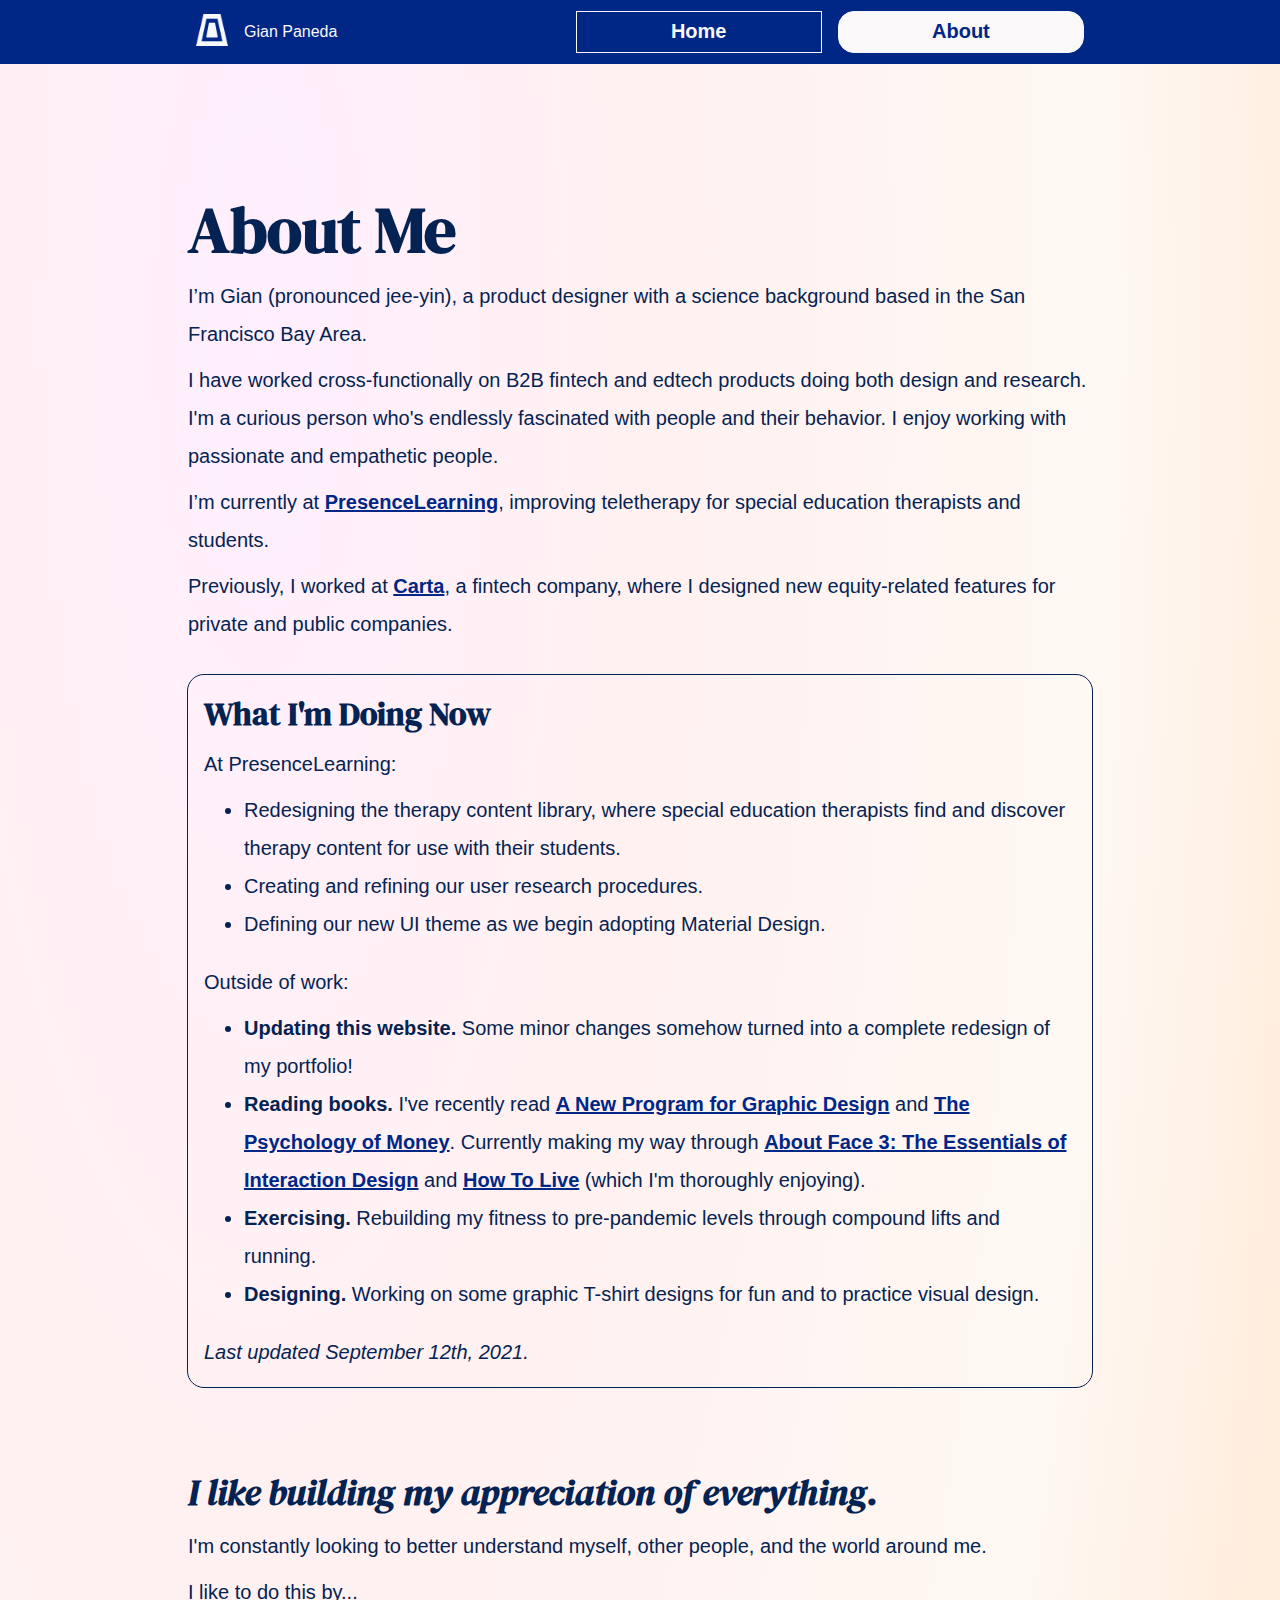
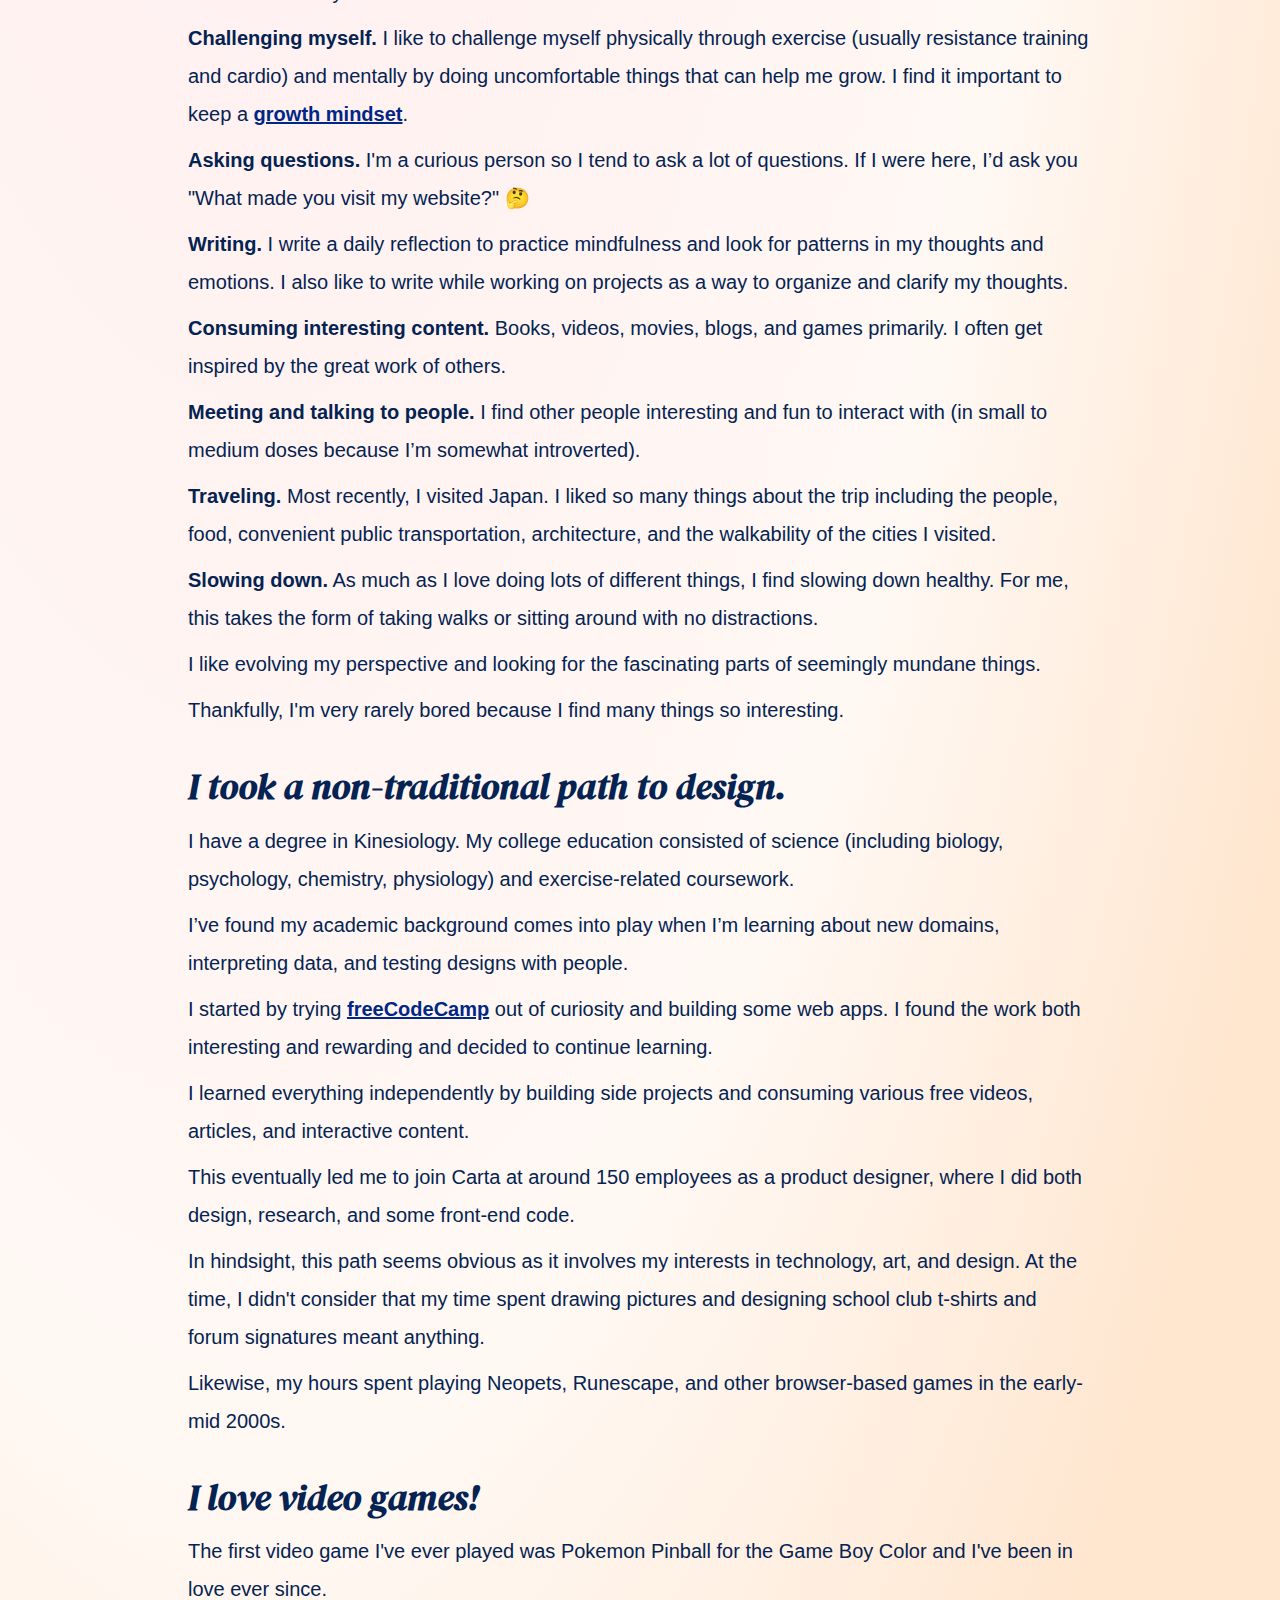
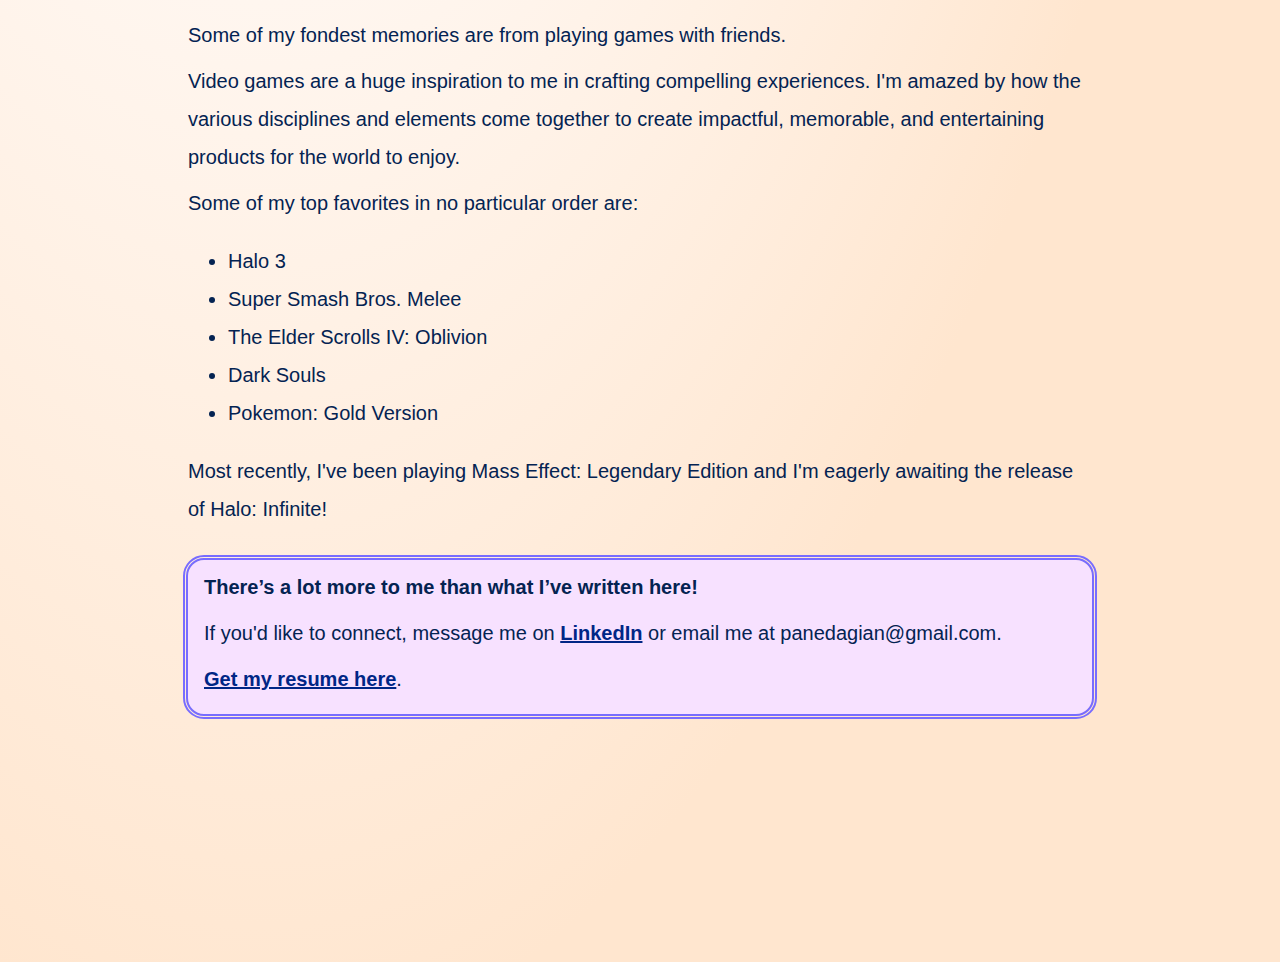
==== about.html @ 3e0ce7f5 "Merge pull request #64 from gianpaneda/gp-redesign" ====
<!DOCTYPE html>
<html lang="en">

<head>
	<meta charset="utf-8">
	<title>Gian Paneda | Product Designer</title>
	<link rel="stylesheet" href="css/styles.css">
<!-- 	<link rel="shortcut icon" href="/favicon.ico" type="image/x-icon"> -->
	<link rel="icon" href="favicon.ico?" type="image/x-icon">
	<meta name="viewport" content="width=device-width,initial-scale=1">
</head>
<body id="background-about">
	<div class="navigation-span">	
		<div class="navigation-span">	
			<nav id="navigation" class="flex-container-align-center font-sans">
				<div id="logo-and-name">	
					<a href="index.html"><img id="logo" src="img/newlogo.png"></a>
					<p class="font-light">Gian Paneda</p>
				</div>
			  	<ul class="navigation-links flex-container-align-center flex-justify-right">
				  	<li><a class="navigation-link" href="index.html">Home</a></li>
				    <li class="navigation-current-page"><a class="navigation-link" href="about.html">About</a></li>
			  	</ul>
			</nav>
			<nav id="navigation-small" class="flex-container-align-center font-sans">
				<div id="logo-and-name">	
					<a href="index.html"><img id="logo" src="img/newlogo.png"></a>
				</div>
			  	<ul class="navigation-links flex-container-align-center flex-justify-right">
				  	<li><a class="navigation-link" href="index.html">Home</a></li>
				    <li class="navigation-current-page"><a class="navigation-link" href="about.html">About</a></li>
			  	</ul>
			</nav>
		</div>
	</div>
	<div class="page-content">
		<div id="header-section">
			<h1>About Me</h1>
			<div class="large-margin-bottom">
				<p>
					I’m Gian (pronounced jee-yin), a product designer with a science background based in the San Francisco Bay Area.
				</p>
				<p>
					I have worked cross-functionally on B2B fintech and edtech products doing both design and research. I'm a curious person who's endlessly fascinated with people and their behavior. I enjoy working with passionate and empathetic people.
				<p>
					I’m currently at <a href="https://www.presencelearning.com/" target="_blank">PresenceLearning</a>, improving teletherapy for special education therapists and students.
				</p>
				<p>	
					Previously, I worked at <a href="https://carta.com/" target="_blank">Carta</a>, a fintech company, where I designed new equity-related features for private and public companies.
				</p>
			</div>
			<div id="now">
				<h4 class="font-serif small-margin-bottom">What I'm Doing Now</h4>
				<div>
					<p class="small-margin-bottom">At PresenceLearning:</p>
					<ul class="no-margin-top">
						<li>Redesigning the therapy content library, where special education therapists find and discover therapy content for use with their students.</li>
						<li>Creating and refining our user research procedures.</li>
						<li>Defining our new UI theme as we begin adopting Material Design.</li>
					</ul>
				</div>
				<div>
					<p class="small-margin-bottom">Outside of work:</p>
					<ul class="no-margin-top">
						<li><b>Updating this website.</b> Some minor changes somehow turned into a complete redesign of my portfolio!</li>
						<li><b>Reading books.</b> I've recently read <a href="https://www.goodreads.com/book/show/51572616-a-new-program-for-graphic-design?ac=1&from_search=true&qid=X3jNUzkfE7&rank=1">A New Program for Graphic Design</a> and <a href="	">The Psychology of Money</a>. Currently making my way through <a href="https://www.goodreads.com/book/show/289062.About_Face_3?ac=1&from_search=true&qid=zBW2VGcIt0&rank=2">About Face 3: The Essentials of Interaction Design</a> and <a href="https://www.goodreads.com/book/show/58188742-how-to-live?from_search=true&from_srp=true&qid=CbaohhIMmb&rank=6">How To Live</a> (which I'm thoroughly enjoying).</li>
						<li><b>Exercising.</b> Rebuilding my fitness to pre-pandemic levels through compound lifts and running.</li>
						<li><b>Designing.</b> Working on some graphic T-shirt designs for fun and to practice visual design. </li>
					</ul>
				</div>
				<p><em>Last updated September 12th, 2021.</em></p>
			</div>

		</div>
		<h3><em>I like building my appreciation of everything.</em></h3>
		<p>	
			I'm constantly looking to better understand myself, other people, and the world around me. 
		</p>
		<p>
			I like to do this by...	
		</p>
		<p>
			<b>Challenging myself.</b> I like to challenge myself physically through exercise (usually resistance training and cardio) and mentally by doing uncomfortable things that can help me grow. I find it important to keep a <a href="https://en.wikipedia.org/wiki/Mindset#Fixed_and_growth_mindset">growth mindset</a>.
		</p>
		<p>
			<b>Asking questions.</b> I'm a curious person so I tend to ask a lot of questions. If I were here, I’d ask you "What made you visit my website?" 🤔
		</p>
		<p>
			<b>Writing.</b> I write a daily reflection to practice mindfulness and look for patterns in my thoughts and emotions. I also like to write while working on projects as a way to organize and clarify my thoughts.</p>
		<p>
			<b>Consuming interesting content.</b> Books, videos, movies, blogs, and games primarily. I often get inspired by the great work of others.
		</p>
		<p>
			<b>Meeting and talking to people.</b> I find other people interesting and fun to interact with (in small to medium doses because I’m somewhat introverted).
		</p>
		<p>
			<b>Traveling.</b> Most recently, I visited Japan. I liked so many things about the trip including the people, food, convenient public transportation, architecture, and the walkability of the cities I visited.
		</p>
		<p>
			<b>Slowing down.</b> As much as I love doing lots of different things, I find slowing down  healthy. For me, this takes the form of taking walks or sitting around with no distractions.
		</p>
		<p>	
			I like evolving my perspective and looking for the fascinating parts of seemingly mundane things.
		</p>
		<p class="large-margin-bottom">
			Thankfully, I'm very rarely bored because I find many things so interesting.	
		</p>

		<h3><em>I took a non-traditional path to design.</em></h3>

		<p>I have a degree in Kinesiology. My college education consisted of science (including biology, psychology, chemistry, physiology) and exercise-related coursework.</p>
		<p>I’ve found my academic background comes into play when I’m learning about new domains, interpreting data, and testing designs with people.</p>
		<p>I started by trying <a href="https://www.freecodecamp.org/">freeCodeCamp</a> out of curiosity and building some web apps. I found the work both interesting and rewarding and decided to continue learning.</p> 
		<p>I learned everything independently by building side projects and consuming various free videos, articles, and interactive content.</p>
		<p>This eventually led me to join Carta at around 150 employees as a product designer, where I did both design, research, and some front-end code.
		</p>
		<p>In hindsight, this path seems obvious as it involves my interests in technology, art, and design.  At the time, I didn't consider that my time spent drawing pictures and designing school club t-shirts and forum signatures meant anything.
		</p>
		<p class="large-margin-bottom">Likewise, my hours spent playing Neopets, Runescape, and other browser-based games in the early-mid 2000s.</p>

		<h3><em>I love video games!</em></h3>
		<p>The first video game I've ever played was Pokemon Pinball for the Game Boy Color and I've been in love ever since. </p>
		<p>Some of my fondest memories are from playing games with friends. </p>
		<p>Video games are a huge inspiration to me in crafting compelling experiences. I'm amazed by how the various disciplines and elements come together to create impactful, memorable, and entertaining products for the world to enjoy.</p>
		<p>
			Some of my top favorites in no particular order are:</p>
			<ul>
				<li>Halo 3</li>
				<li>Super Smash Bros. Melee</li>
				<li>The Elder Scrolls IV: Oblivion</li>
				<li>Dark Souls</li>
				<li>Pokemon: Gold Version</li>
			</ul>
		
		<p class="large-margin-bottom">Most recently, I've been playing Mass Effect: Legendary Edition and I'm eagerly awaiting the release of Halo: Infinite!</p>
		<div class="attention-callout xlarge-margin-bottom">
			<p><b>There’s a lot more to me than what I’ve written here!</b></p>
			<p>
				If you'd like to connect, message me on <a href="https://www.linkedin.com/in/gianpaneda/" target="_blank">LinkedIn</a> or email me at panedagian@gmail.com. 
			</p>
			<p>	
				<a href="https://docs.google.com/document/d/1zE9jwqzhyu-PIvRkU4uxCExN5Jv-vr0GJGPdGCpW7mI/edit?usp=sharing" target="_blank">Get my resume here</a>.
			</p>
		</div>
	</div>
</body>

</html>
---- css/styles.css ----
/*@import url('https://fonts.googleapis.com/css2?family=DM+Serif+Display:ital@0;1&family=Karla:wght@400;800&display=swap');*/
@import url("https://fonts.googleapis.com/css2?family=DM+Serif+Display:ital@0;1&Inter:wght@400;800&display=swap");
/*$link-color: #0032AF;*/
/*$visited-link-color: #8216A8;*/
/*$body-font-family: "Karla", Arial, serif;*/
html {
  margin: 0;
  padding: 0; }

body {
  margin: 0;
  padding: 0;
  background-image: radial-gradient(81.29% 81.29% at 20.45% 7.85%, #F7E1FF 0%, #EDF4FF 41.67%, #FFEAE6 74.48%, #FFE1E8 100%); }

#background-about {
  background: radial-gradient(94.45% 94.45% at 20.45% 7.85%, #FDE1FE 0%, #FFEFFF 0.01%, #FFF1F1 31.25%, #FFF8F3 69.79%, #FFE6CF 100%); }

#now {
  /*background-color: white;*/
  border-radius: 16px;
  outline: 1px solid #042352;
  padding: 16px 16px 8px 16px; }
  #now h4 {
    margin-top: 0;
    margin-bottom: 8px; }

.transition, button, .project-card, .project-card img, .primary-button {
  transition: all 0.2s ease; }

button {
  border-style: none;
  cursor: pointer; }
  button:hover {
    border-radius: 8px; }

#navigation-small {
  display: none; }

@media screen and (max-width: 420px) {
  h1 {
    font-size: 36px !important;
    font-weight: 400; }

  h2 {
    font-size: 32px !important; }

  h3 {
    font-size: 28px !important; }

  h4 {
    font-size: 24px !important; } }
@media screen and (max-width: 400px) {
  body, .page-content, .max-width-640, .project-page-content, .image-grid, .project-page-content {
    font-size: 16px !important; }

  #navigation {
    display: none; }

  #navigation-small {
    display: contents; }

  .callout-metrics {
    font-size: 16px !important;
    /*font-style: italic;*/
    margin-bottom: 12px; }

  .callout {
    font-size: 16px !important; } }
.page-content, .max-width-640, .project-page-content, .image-grid {
  font-family: "Inter", Arial, serif;
  font-size: 20px;
  color: #042352;
  margin: 160px auto;
  padding: 24px;
  line-height: 1.9;
  max-width: 904px; }

.max-width-640 {
  max-width: 640px !important;
  margin-top: 0px; }

.project-page-content {
  max-width: 1200px; }

.flex-container-align-center {
  display: flex;
  align-items: center; }

.flex-container-align-left {
  display: flex;
  align-items: left; }

.flex-justify-right {
  justify-content: right; }

.font-sans {
  font-family: "Inter", Arial, serif; }

.font-serif {
  font-family: "DM Serif Display", Georgia, sans-serif; }

.font-light {
  color: #FAF8F8; }

.navigation-span {
  display: flex;
  justify-content: center;
  background: #002686;
  top: 0;
  height: 64px;
  width: 100%;
  padding: 0;
  margin: 0;
  z-index: 2;
  position: fixed; }

#navigation {
  /*max-width: 904px;*/
  background: #002686;
  position: fixed;
  top: 0;
  height: 64px;
  width: 90%;
  max-width: 920px;
  padding: 0;
  margin: 0;
  z-index: 2; }

.navigation-links {
  margin: 0;
  padding: 8px;
  width: 100%; }
  .navigation-links li {
    display: inline-block;
    list-style-type: none;
    text-align: center;
    align-items: middle;
    padding: 0px;
    margin: 8px;
    height: 40px;
    width: 33%;
    max-width: 304px;
    border: 1px solid #FAF8F8;
    transition: all 0.2s ease;
    min-width: 80px; }
  .navigation-links li:hover {
    border-radius: 8px; }
  .navigation-links a:link {
    font-size: 20px;
    text-decoration: none;
    color: #FAF8F8;
    display: inline-block;
    padding: 8px 0px 8px 0px;
    width: 100%; }
  .navigation-links a:visited {
    color: #FAF8F8; }
  .navigation-links a:active {
    border-radius: 16px; }

.navigation-current-page {
  margin: 0;
  padding: 8px;
  width: 100%;
  background-color: #FAF8F8;
  border-radius: 16px;
  text-decoration: underline;
  width: 100%; }
  .navigation-current-page li {
    display: inline-block;
    list-style-type: none;
    text-align: center;
    align-items: middle;
    padding: 0px;
    margin: 8px;
    height: 40px;
    width: 33%;
    max-width: 304px;
    border: 1px solid #FAF8F8;
    transition: all 0.2s ease;
    min-width: 80px; }
  .navigation-current-page a:link {
    color: #002686; }
  .navigation-current-page a:visited {
    color: #002686; }
  .navigation-current-page a:hover {
    border-radius: 16px !important; }
  .navigation-current-page li:hover {
    border-radius: 16px !important; }

.navigation-link {
  /*width: 33%;*/
  /*margin: 8px;*/
  /*padding: 16px;*/ }

.project-cards {
  gap: 32px; }

.project-card {
  position: relative;
  background-color: #FAF8F8;
  box-shadow: 0 3px 6px rgba(0, 0, 0, 0.16), 0 3px 6px rgba(0, 0, 0, 0.23);
  margin: 8px 8px 32px 8px;
  padding: 24px; }
  .project-card img {
    margin-bottom: 8px;
    max-width: 800px;
    width: 100%; }
  .project-card p {
    padding: 0; }
  .project-card:hover {
    border-radius: 8px;
    /*box-shadow: 1px 2px 32px 4px rgba(203,0,199,0.75);
    -webkit-box-shadow: 1px 2px 32px 4px rgba(203,0,199,0.75);
    -moz-box-shadow: 1px 2px 32px 4px rgba(203,0,199,0.75);*/
    box-shadow: 0px 4px 4px rgba(19, 99, 157, 0.25), 0px 2px 1px rgba(43, 204, 255, 0.12), 0px 1px 1px rgba(0, 255, 163, 0.14), 0px 1px 35px rgba(60, 255, 185, 0.64); }
    .project-card:hover .primary-button, .project-card:hover img {
      border-radius: 8px; }

.hover-glow {
  box-shadow: 0px 4px 4px rgba(60, 255, 185, 0.25), 0px 2px 1px rgba(60, 255, 185, 0.12), 0px 1px 1px rgba(60, 255, 185, 0.14), 0px 1px 35px rgba(60, 255, 185, 0.64); }

.project-description {
  margin-bottom: 16px; }

.primary-button {
  display: block;
  font-family: "Inter", Arial, serif;
  font-size: 20px;
  text-decoration: none;
  color: #FAF8F8 !important;
  background: radial-gradient(73.26% 104.41% at 50% 50%, #2D4C9A 7.81%, #294A68 45.31%, #042352 100%, #1342B9 100%);
  padding: 16px;
  width: max-content; }
  .primary-button:hover {
    border-radius: 8px; }

/*
#navigation {
	background-color: #002686;
	display: flex;
	justify-content: space-between;
	align-items: center;
	a {
		color: $primary-on-dark;
	}
}

.navigation-links {
	a {
		margin-left: 10px;
		font-family: $body-font-family;
		border: solid 1px red;
		padding: 32px;
		width: 33%;
	}
}
*/
#my-work h2, #my-work h3 {
  max-width: 400px; }

.result-bullet {
  margin: -18px 0 0 0;
  padding: 0 0 0 44px;
  color: purple; }

.image-container, .image-container-two {
  display: flex;
  justify-content: center;
  margin-top: 30px;
  margin-bottom: 10px;
  /*	max-width: 770px;*/ }

.symbol {
  font-size: 36px; }

.center {
  display: flex;
  justify-content: center;
  width: 100%; }

.spacer {
  margin-top: 16px; }

.no-margin-top {
  margin-top: 0px; }

.spacer-right {
  margin-right: 32px; }

.small-margin-bottom {
  margin-bottom: 8px; }

.medium-margin-bottom {
  margin-bottom: 16px; }

.large-margin-bottom {
  margin-bottom: 32px !important; }

.xlarge-margin-bottom {
  margin-bottom: 64px !important; }

.xxlarge-margin-bottom {
  margin-bottom: 80px !important; }

.xlarge-margin-top {
  margin-top: 64px !important; }

.portrait {
  display: block;
  max-width: 434px;
  /*  max-height:100%;*/
  width: 100%;
  height: auto;
  margin-bottom: 18px; }

.image-grid {
  margin-top: 0px;
  display: flex;
  flex-direction: column;
  justify-content: center;
  max-width: 600px;
  margin-bottom: 0; }

.image-row {
  /*	flex-wrap: wrap;
  	display: flex;
  	flex-direction: column;
  	justify-content: space-evenly;*/
  /*margin-bottom: 160px;*/ }

.image {
  /*max-width: 600px;*/
  max-width: 100%;
  object-fit: contain;
  /*width: 100%;*/
  height: auto;
  margin-right: 0px;
  margin-bottom: 80px;
  /*@extend .drop-shadow;*/ }

.max-width-text {
  /*max-width: 434px;*/ }

.image-container-two {
  flex-direction: row; }
  .image-container-two img {
    transition: transform 0.2s ease; }
  .image-container-two img:hover {
    -webkit-transform: scale(2);
    /* or some other value */
    transform: scale(2); }

.test {
  background-color: green; }

.no-bullet {
  list-style-type: none !important;
  margin: 0;
  padding: 0; }

.red {
  color: red; }

.center {
  margin: 0 auto; }

.margin-bottom {
  margin-bottom: 18px; }

.flex-column {
  max-width: 800px;
  display: flex;
  flex-direction: column;
  justify-content: flex-start;
  margin: 0;
  /*gap: 32px;*/ }

.flex-row-max {
  width: 100%;
  /*flex-grow: 1;*/
  display: flex;
  /*flex-direction: row;*/
  /*flex-wrap: wrap;*/
  justify-content: flex-start; }

.flex-row {
  display: flex;
  flex-wrap: wrap;
  justify-content: flex-start; }

footer {
  padding: 90px 0 50px 0;
  text-align: center; }

.tag {
  color: #042352;
  font-size: 16px;
  padding: 4px;
  margin-left: 4px;
  margin-top: 0;
  border-style: solid;
  border-width: 1px;
  border-radius: 5px;
  white-space: nowrap; }

.tag {
  color: #042352;
  font-size: 16px;
  padding: 4px;
  margin-left: 4px;
  margin-top: 0;
  border-style: solid;
  border-width: 1px;
  border-radius: 5px;
  white-space: nowrap; }

.border {
  outline-style: dotted; }

.tag-group {
  margin-bottom: 20px; }

.project-section {
  /*position: relative;*/
  line-height: 1.8; }
  .project-section ul {
    list-style-position: none; }

.project {
  display: flex;
  justify-content: space-between;
  flex-shrink: 0;
  position: relative;
  padding-bottom: 40px;
  line-height: 1.4;
  transition: all 0.2s ease; }
  .project h3 {
    margin-top: 0; }
  .project:hover {
    color: #002686; }
    .project:hover img {
      outline: 2px solid #002686; }
    .project:hover .tag {
      color: #002686; }

.project-in-progress {
  display: flex;
  justify-content: space-between;
  flex-shrink: 0;
  position: relative;
  padding-bottom: 40px;
  line-height: 1.4;
  transition: all 0.2s ease; }
  .project-in-progress h3 {
    margin-top: 0; }

.project-description {
  margin-right: 30px; }

.project-image {
  width: 100%;
  min-width: 240px;
  margin-bottom: 14px;
  height: auto;
  /*	-webkit-box-shadow: 10px 10px 37px -14px rgba(255,33,33,0.75);
  	-moz-box-shadow: 10px 10px 37px -14px rgba(255,33,33,0.75);
  	box-shadow: 10px 10px 37px -14px rgba(255,33,33,0.75);*/
  /*	-webkit-box-shadow: 10px 13px 37px -10px rgba(255,33,33,0.75);
  	-moz-box-shadow: 10px 13px 37px -10px rgba(255,33,33,0.75);
  	box-shadow: 10px 13px 37px -10px rgba(255,33,33,0.75);*/ }

.drop-shadow, .project-image {
  box-shadow: 0 3px 6px rgba(0, 0, 0, 0.16), 0 3px 6px rgba(0, 0, 0, 0.23);
  -webkit-box-shadow: 0 3px 6px rgba(0, 0, 0, 0.16), 0 3px 6px rgba(0, 0, 0, 0.23);
  -moz-box-shadow: 0 3px 6px rgba(0, 0, 0, 0.16), 0 3px 6px rgba(0, 0, 0, 0.23); }

.project-image-no-shadow {
  width: 100%;
  min-width: 240px; }

.project-image-small {
  max-width: 340px;
  min-width: 340px;
  max-height: 255px;
  width: auto;
  height: auto;
  -webkit-box-shadow: 0px 10px 21px 0px rgba(13, 65, 89, 0.6);
  -moz-box-shadow: 0px 10px 21px 0px rgba(13, 65, 89, 0.6);
  box-shadow: 0px 10px 21px 0px rgba(13, 65, 89, 0.6); }

.project-image-two {
  min-width: 67.5%;
  margin: 5px;
  height: auto; }

.image-caption {
  margin: 14px auto 14px auto;
  max-width: 700px;
  text-align: center;
  font-style: italic; }

#logo {
  width: 32px;
  height: 32px;
  padding: 16px; }

#logo-and-name {
  display: flex;
  flex-direction: row;
  align-items: center; }
  #logo-and-name p {
    width: 100px;
    margin: 0; }

a {
  color: #002686;
  transition: all 0.2s ease; }
  a:visited {
    color: #002686; }
  a:hover {
    /*font-style: italic;*/ }

.margin-x-zero {
  margin-top: 0;
  margin-bottom: 0;
  padding: 0; }

h1, h2, h3 {
  font-family: "DM Serif Display", Georgia, sans-serif;
  /*width: 700px;*/
  line-height: 1.45; }

h1 {
  margin-bottom: 8px;
  margin: 0; }

h2 {
  font-size: 48px;
  margin-bottom: 0px;
  padding-bottom: 0px; }

h3 {
  font-size: 36px;
  margin-top: 5px;
  margin-bottom: 8px; }

h4 {
  line-height: 1.45;
  font-weight: bold;
  font-size: 32px;
  margin-top: 8px;
  margin-bottom: 0px; }

p {
  margin-top: 0;
  margin-bottom: 8px; }

.bullet-list {
  margin-top: 0; }

#header-section {
  margin-bottom: 80px; }
  #header-section h1 {
    font-size: 64px; }
  #header-section p {
    margin-bottom: 8px; }
  #header-section .primary-button {
    margin-top: 16px; }

.subheader {
  font-size: 24px; }

.overview {
  display: flex;
  align-items: center;
  justify-content: space-between;
  /*background-color: yellow;*/
  /*background: rgb(249,255,250);
  background: linear-gradient(180deg, rgba(249,255,250,1) 35%, rgba(34,255,175,0) 100%);*/
  margin: 0 auto;
  /*padding: 0 10px 0 10px;*/
  padding-bottom: 20px;
  width: 100%; }

.overview-pair {
  display: flex;
  flex-direction: row;
  text-align: left; }

.overview-text-left {
  padding: 10px 20px 0px 0px;
  min-width: 240px;
  font-weight: bold; }

.overview-text-right {
  padding: 10px 0px 5px 10px;
  /*padding: 10px 20px 5px 10px;*/
  min-width: 280px; }

.callout {
  font-size: 24px;
  font-style: italic;
  margin-bottom: 12px; }

.attention-callout {
  background-color: #F7E1FF;
  border-radius: 16px;
  outline: thick double #786CFF;
  padding-left: 16px;
  padding-right: 16px;
  padding-top: 8px;
  padding-bottom: 8px; }

.callout-metrics {
  font-size: 24px;
  font-style: italic;
  margin-bottom: 12px; }

.indent {
  margin-left: 18px; }

.remove-indent {
  padding-left: 16px; }

.top-margin {
  margin: 80px 0; }

a {
  font-weight: bold; }

.section {
  margin-bottom: 80px;
  min-width: 100%;
  /*	margin: 0 auto;
  	display: flex;
  	flex-direction: column;*/
  display: flex;
  flex-direction: column;
  align-items: center;
  justify-content: center;
  text-align: left; }

.section-text {
  max-width: 700px;
  width: 100%;
  display: flex;
  flex-direction: column;
  align-items: flex-start; }

.section-link-footer {
  width: 100%;
  margin: 0 auto;
  display: flex;
  flex-direction: row-reverse;
  justify-content: space-between;
  margin-top: 56px; }
  .section-link-footer p {
    margin: 0; }
  .section-link-footer a {
    max-width: 100px; }

.footer-link-right {
  text-align: right;
  /*max-width: 320px;*/ }

.footer-link-left {
  text-align: left;
  /*max-width: 320px;*/ }

.link-span {
  position: absolute;
  width: 100%;
  height: 100%;
  top: 0;
  left: 0;
  z-index: 1; }

/*# sourceMappingURL=styles.css.map */
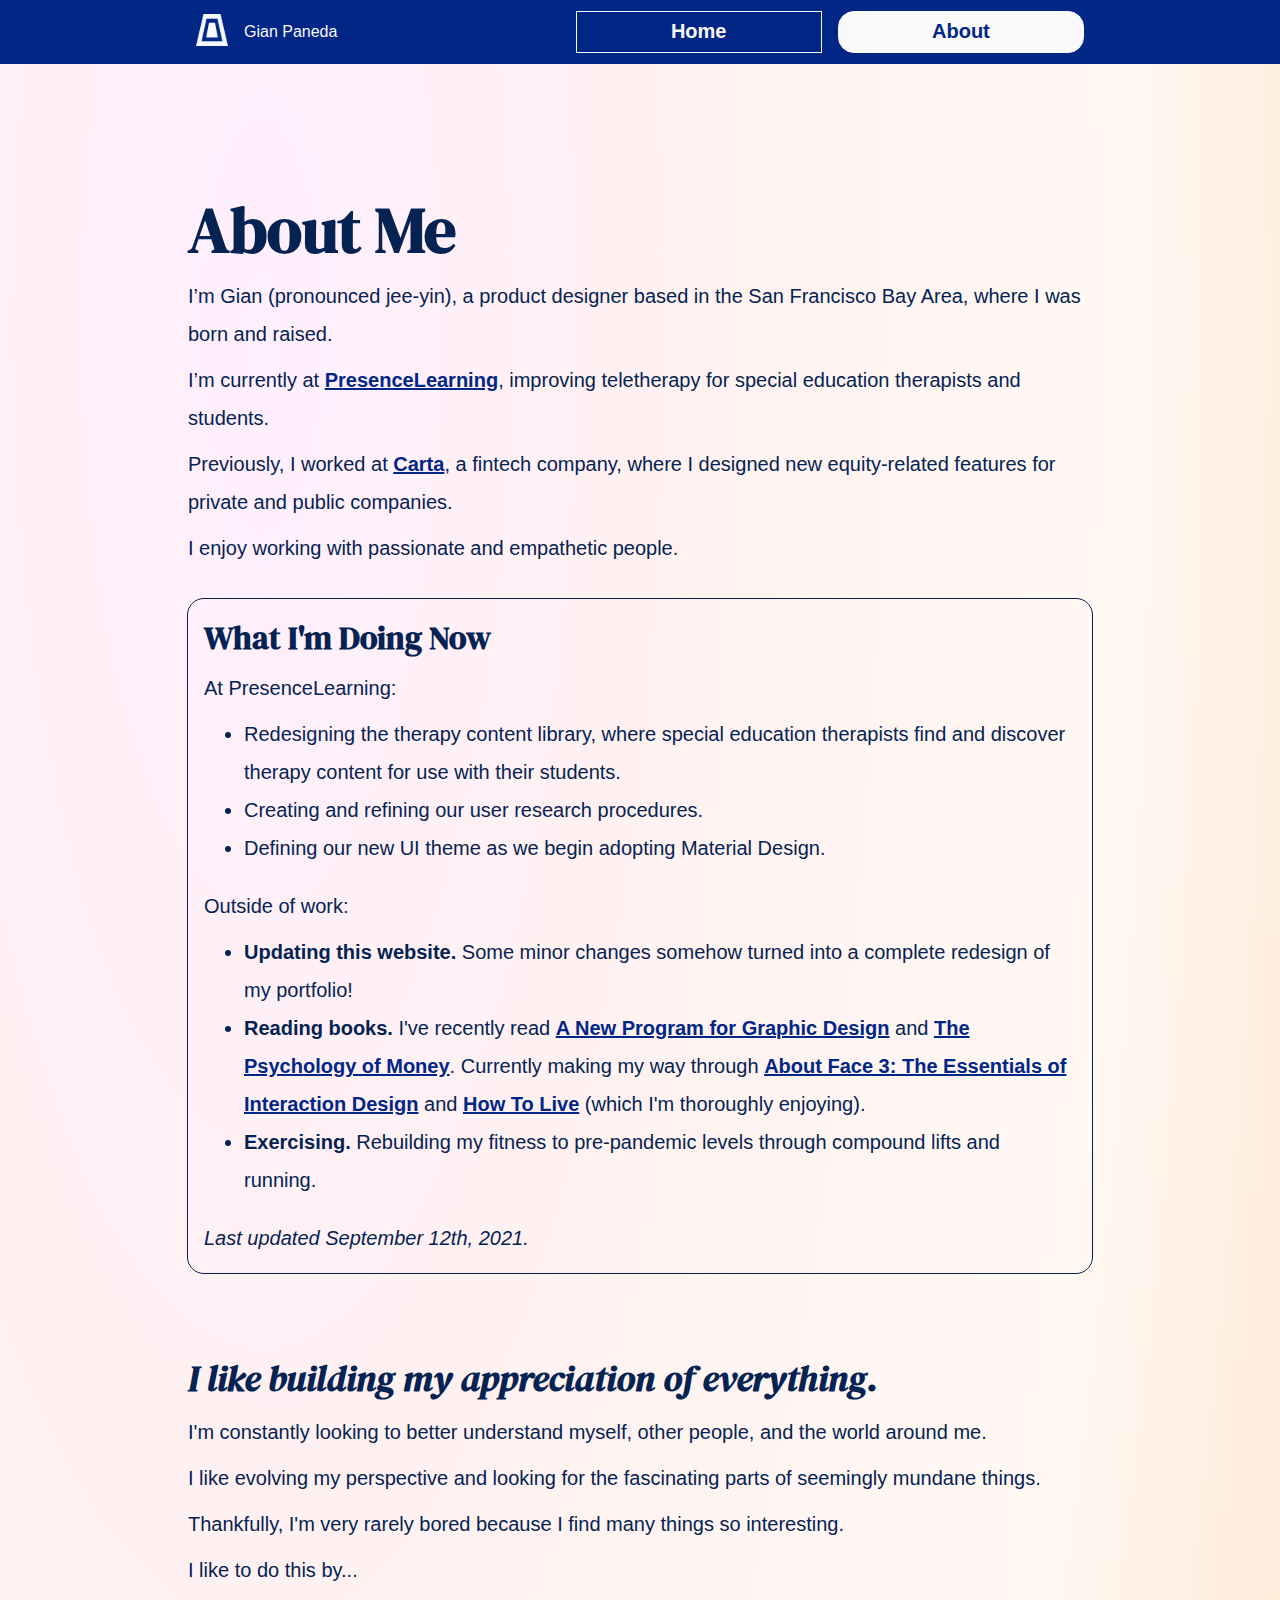
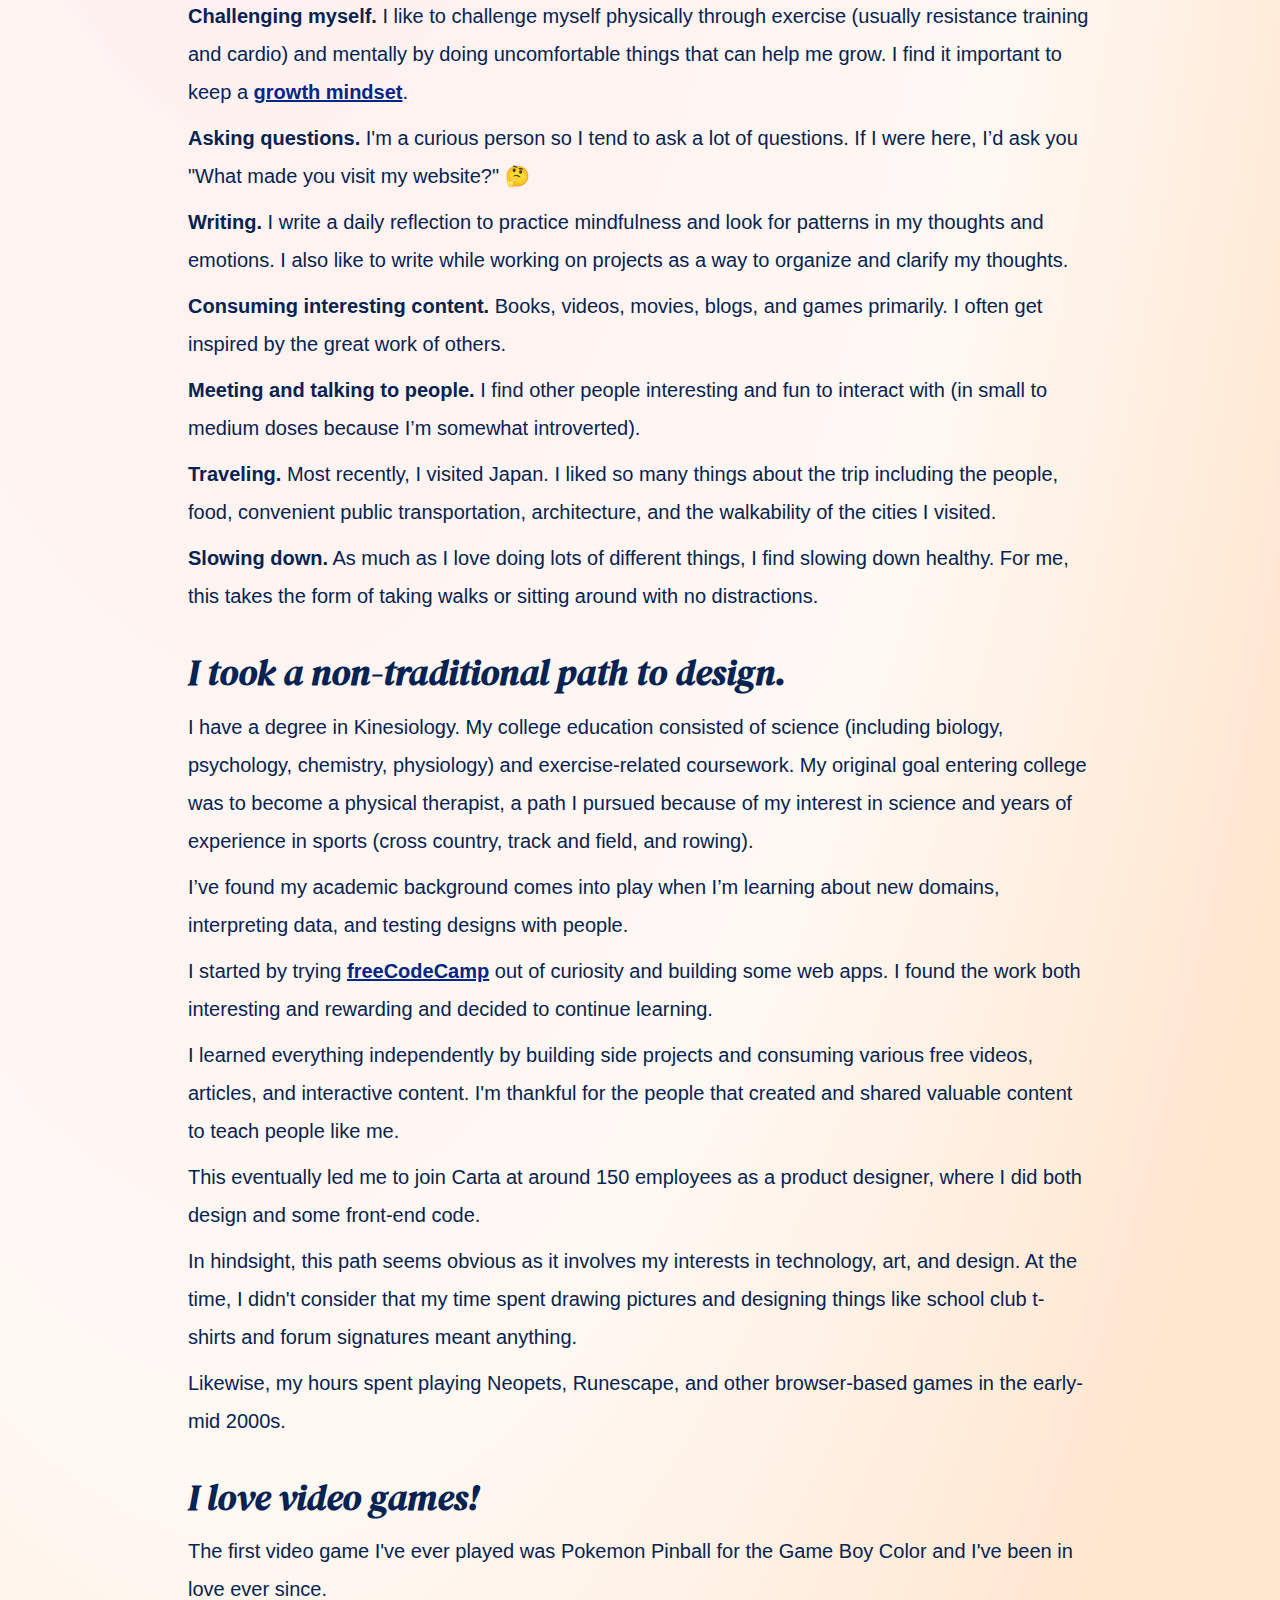
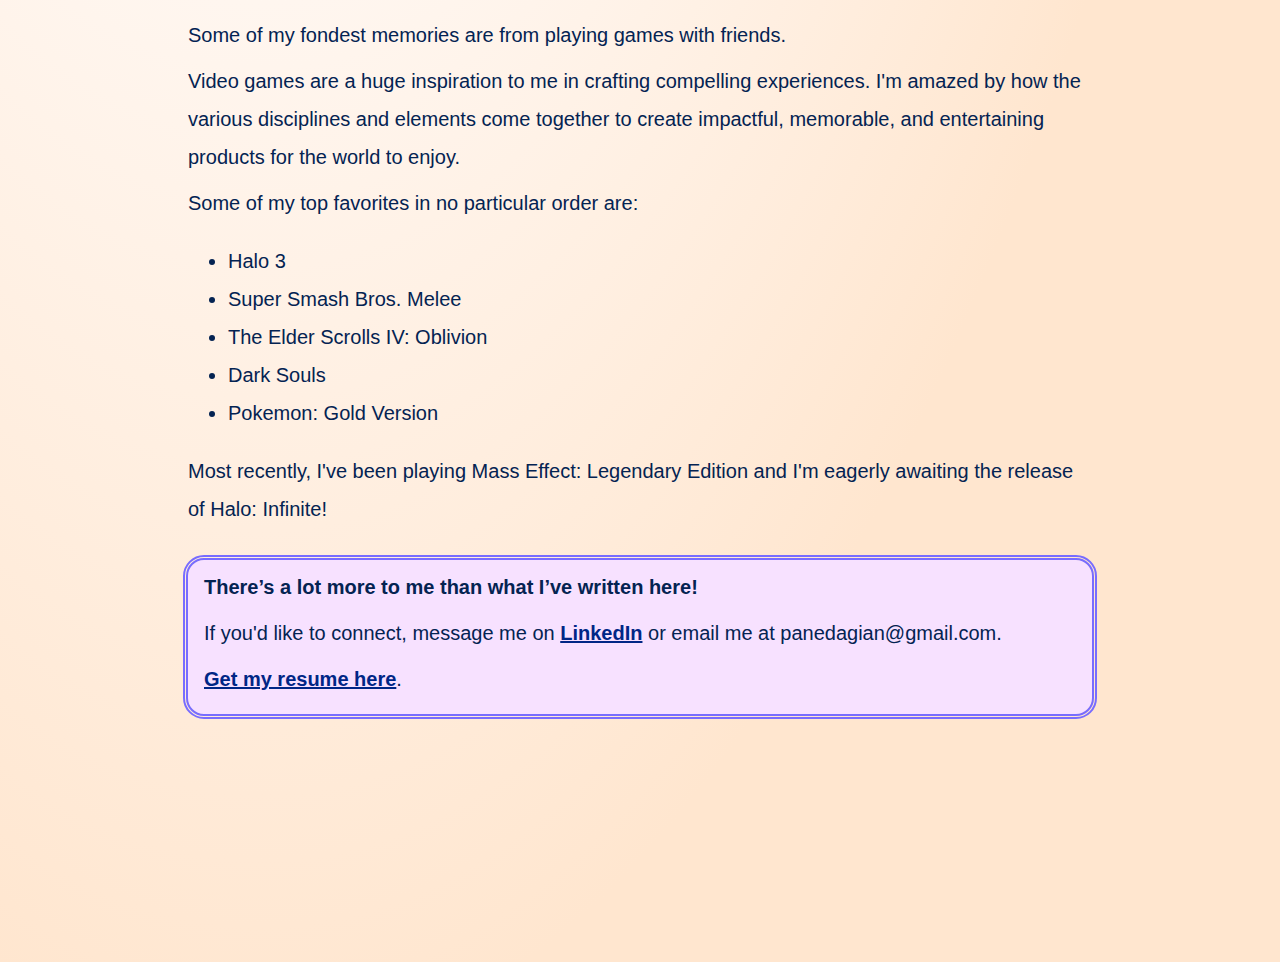
==== commit ec28e3e9: "revised case study structure and added images" ====
--- a/about.html
+++ b/about.html
@@ -38,15 +38,16 @@
 			<h1>About Me</h1>
 			<div class="large-margin-bottom">
 				<p>
-					I’m Gian (pronounced jee-yin), a product designer with a science background based in the San Francisco Bay Area.
+					I’m Gian (pronounced jee-yin), a product designer based in the San Francisco Bay Area, where I was born and raised.
 				</p>
-				<p>
-					I have worked cross-functionally on B2B fintech and edtech products doing both design and research. I'm a curious person who's endlessly fascinated with people and their behavior. I enjoy working with passionate and empathetic people.
 				<p>
 					I’m currently at <a href="https://www.presencelearning.com/" target="_blank">PresenceLearning</a>, improving teletherapy for special education therapists and students.
 				</p>
 				<p>	
 					Previously, I worked at <a href="https://carta.com/" target="_blank">Carta</a>, a fintech company, where I designed new equity-related features for private and public companies.
+				</p>
+				<p>
+					I enjoy working with passionate and empathetic people.
 				</p>
 			</div>
 			<div id="now">
@@ -65,7 +66,6 @@
 						<li><b>Updating this website.</b> Some minor changes somehow turned into a complete redesign of my portfolio!</li>
 						<li><b>Reading books.</b> I've recently read <a href="https://www.goodreads.com/book/show/51572616-a-new-program-for-graphic-design?ac=1&from_search=true&qid=X3jNUzkfE7&rank=1">A New Program for Graphic Design</a> and <a href="	">The Psychology of Money</a>. Currently making my way through <a href="https://www.goodreads.com/book/show/289062.About_Face_3?ac=1&from_search=true&qid=zBW2VGcIt0&rank=2">About Face 3: The Essentials of Interaction Design</a> and <a href="https://www.goodreads.com/book/show/58188742-how-to-live?from_search=true&from_srp=true&qid=CbaohhIMmb&rank=6">How To Live</a> (which I'm thoroughly enjoying).</li>
 						<li><b>Exercising.</b> Rebuilding my fitness to pre-pandemic levels through compound lifts and running.</li>
-						<li><b>Designing.</b> Working on some graphic T-shirt designs for fun and to practice visual design. </li>
 					</ul>
 				</div>
 				<p><em>Last updated September 12th, 2021.</em></p>
@@ -75,6 +75,12 @@
 		<h3><em>I like building my appreciation of everything.</em></h3>
 		<p>	
 			I'm constantly looking to better understand myself, other people, and the world around me. 
+		</p>
+		<p>	
+			I like evolving my perspective and looking for the fascinating parts of seemingly mundane things.
+		</p>
+		<p>
+			Thankfully, I'm very rarely bored because I find many things so interesting.	
 		</p>
 		<p>
 			I like to do this by...	
@@ -96,25 +102,19 @@
 		<p>
 			<b>Traveling.</b> Most recently, I visited Japan. I liked so many things about the trip including the people, food, convenient public transportation, architecture, and the walkability of the cities I visited.
 		</p>
-		<p>
+		<p class="large-margin-bottom">
 			<b>Slowing down.</b> As much as I love doing lots of different things, I find slowing down  healthy. For me, this takes the form of taking walks or sitting around with no distractions.
-		</p>
-		<p>	
-			I like evolving my perspective and looking for the fascinating parts of seemingly mundane things.
-		</p>
-		<p class="large-margin-bottom">
-			Thankfully, I'm very rarely bored because I find many things so interesting.	
 		</p>
 
 		<h3><em>I took a non-traditional path to design.</em></h3>
 
-		<p>I have a degree in Kinesiology. My college education consisted of science (including biology, psychology, chemistry, physiology) and exercise-related coursework.</p>
+		<p>I have a degree in Kinesiology. My college education consisted of science (including biology, psychology, chemistry, physiology) and exercise-related coursework. My original goal entering college was to become a physical therapist, a path I pursued because of my interest in science and years of experience in sports (cross country, track and field, and rowing). </p>
 		<p>I’ve found my academic background comes into play when I’m learning about new domains, interpreting data, and testing designs with people.</p>
 		<p>I started by trying <a href="https://www.freecodecamp.org/">freeCodeCamp</a> out of curiosity and building some web apps. I found the work both interesting and rewarding and decided to continue learning.</p> 
-		<p>I learned everything independently by building side projects and consuming various free videos, articles, and interactive content.</p>
-		<p>This eventually led me to join Carta at around 150 employees as a product designer, where I did both design, research, and some front-end code.
+		<p>I learned everything independently by building side projects and consuming various free videos, articles, and interactive content. I'm thankful for the people that created and shared valuable content to teach people like me.</p>
+		<p>This eventually led me to join Carta at around 150 employees as a product designer, where I did both design and some front-end code.
 		</p>
-		<p>In hindsight, this path seems obvious as it involves my interests in technology, art, and design.  At the time, I didn't consider that my time spent drawing pictures and designing school club t-shirts and forum signatures meant anything.
+		<p>In hindsight, this path seems obvious as it involves my interests in technology, art, and design. At the time, I didn't consider that my time spent drawing pictures and designing things like school club t-shirts and forum signatures meant anything.
 		</p>
 		<p class="large-margin-bottom">Likewise, my hours spent playing Neopets, Runescape, and other browser-based games in the early-mid 2000s.</p>
 
--- a/css/styles.css
+++ b/css/styles.css
@@ -469,6 +469,12 @@
   	-moz-box-shadow: 10px 13px 37px -10px rgba(255,33,33,0.75);
   	box-shadow: 10px 13px 37px -10px rgba(255,33,33,0.75);*/ }
 
+.project-image-noshadow {
+  width: 100%;
+  min-width: 240px;
+  margin-bottom: 14px;
+  height: auto; }
+
 .drop-shadow, .project-image {
   box-shadow: 0 3px 6px rgba(0, 0, 0, 0.16), 0 3px 6px rgba(0, 0, 0, 0.23);
   -webkit-box-shadow: 0 3px 6px rgba(0, 0, 0, 0.16), 0 3px 6px rgba(0, 0, 0, 0.23);
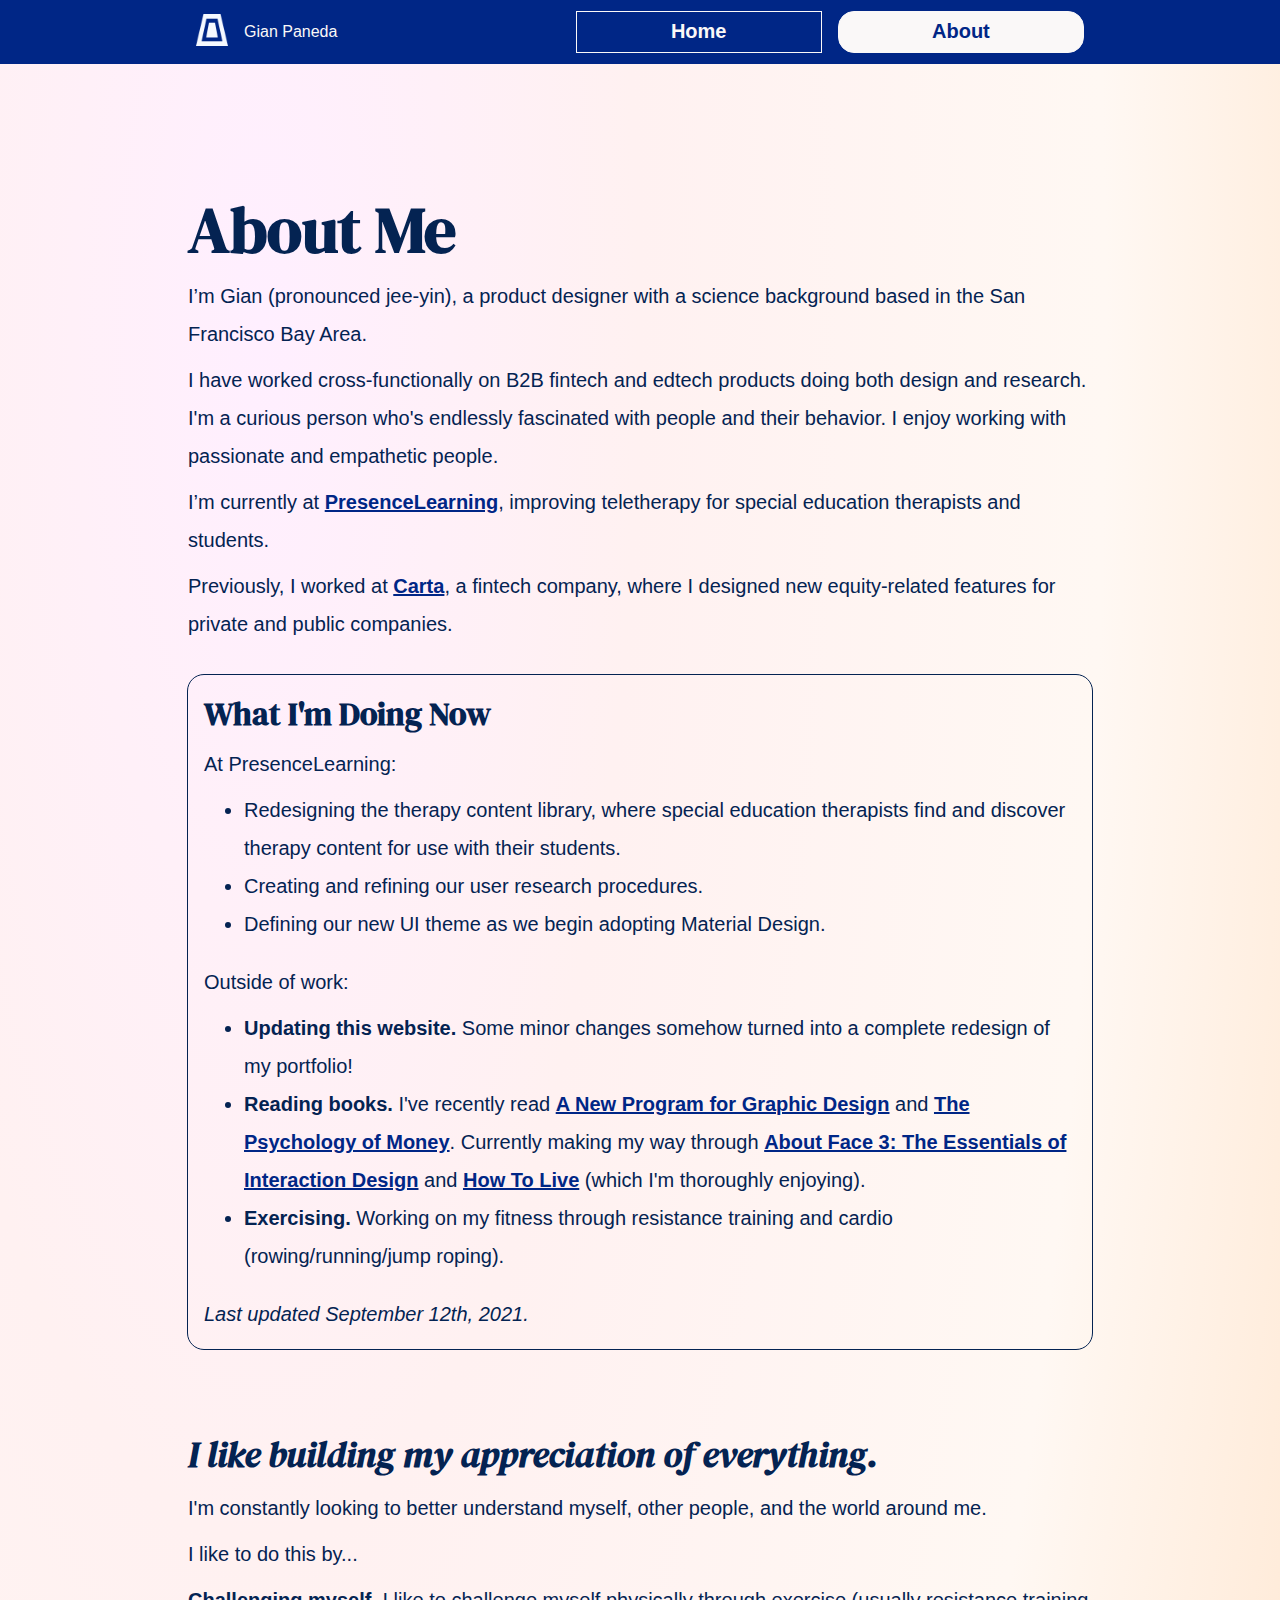
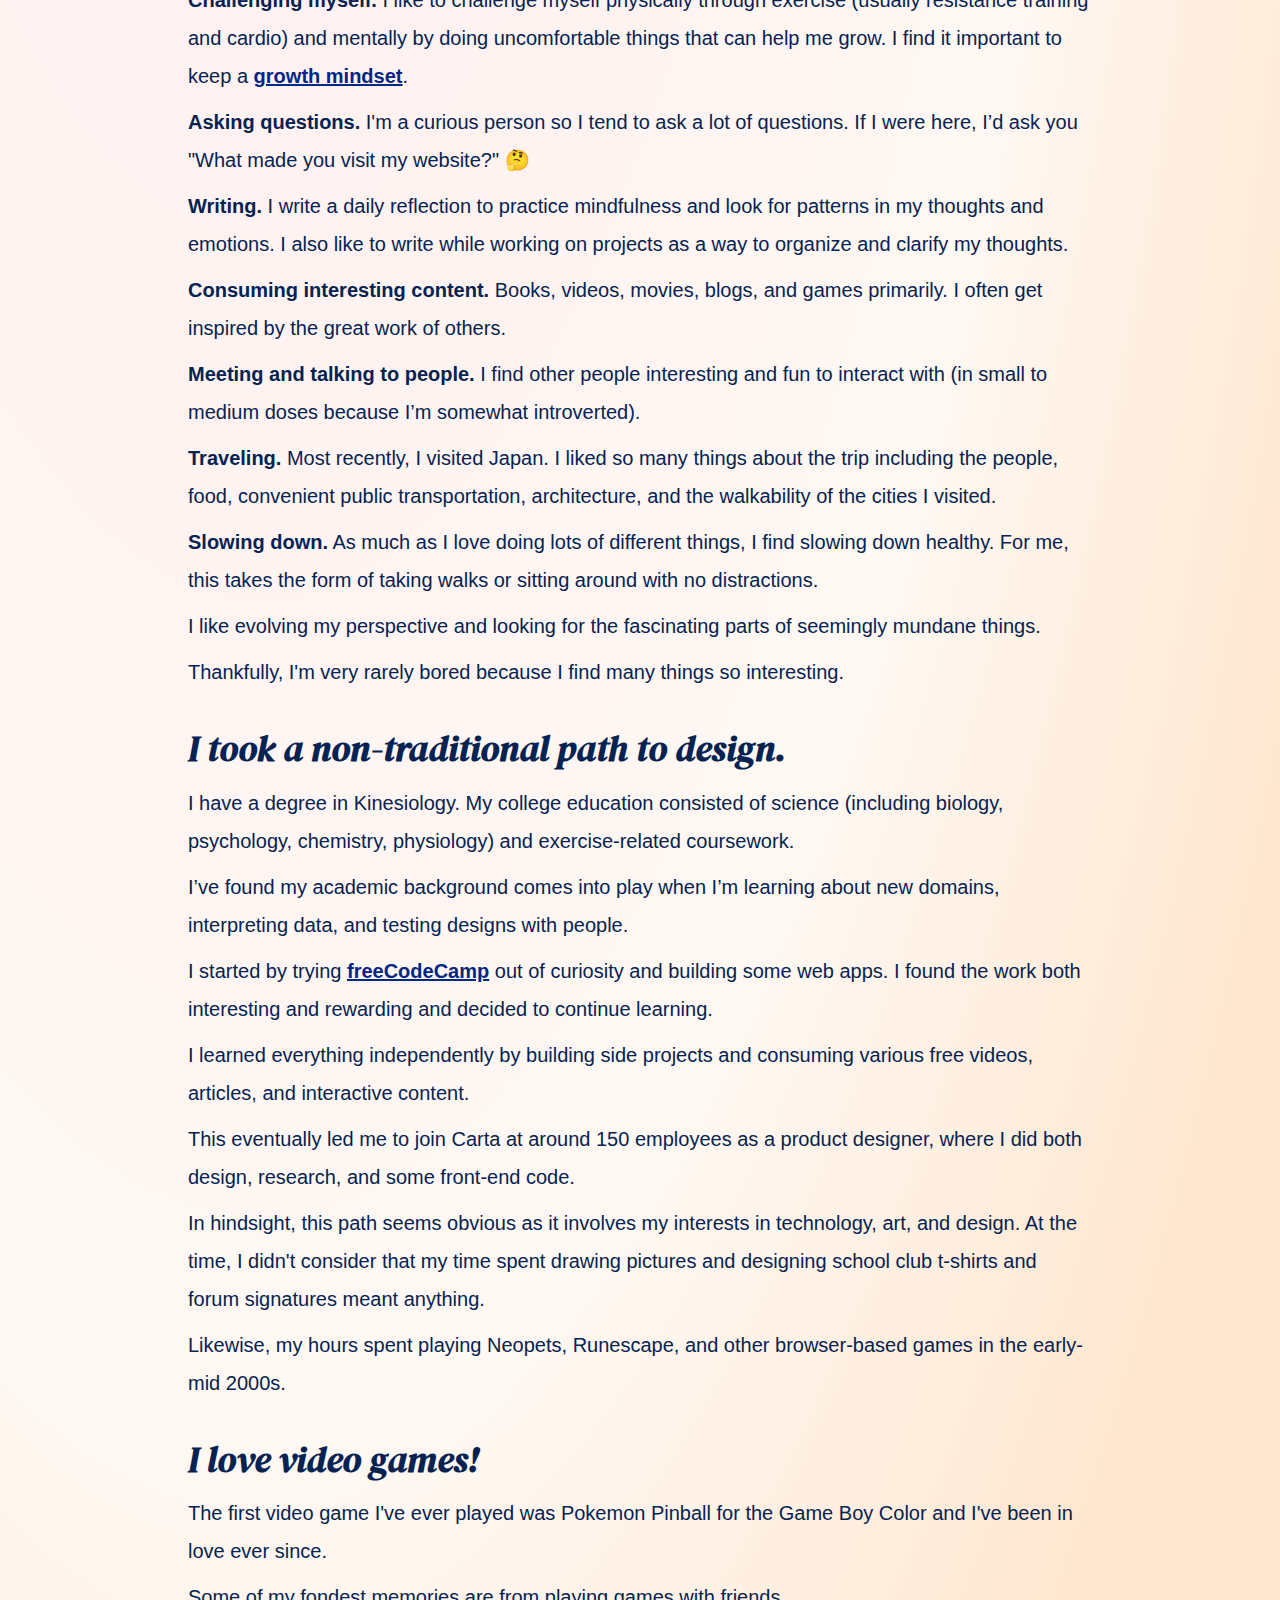
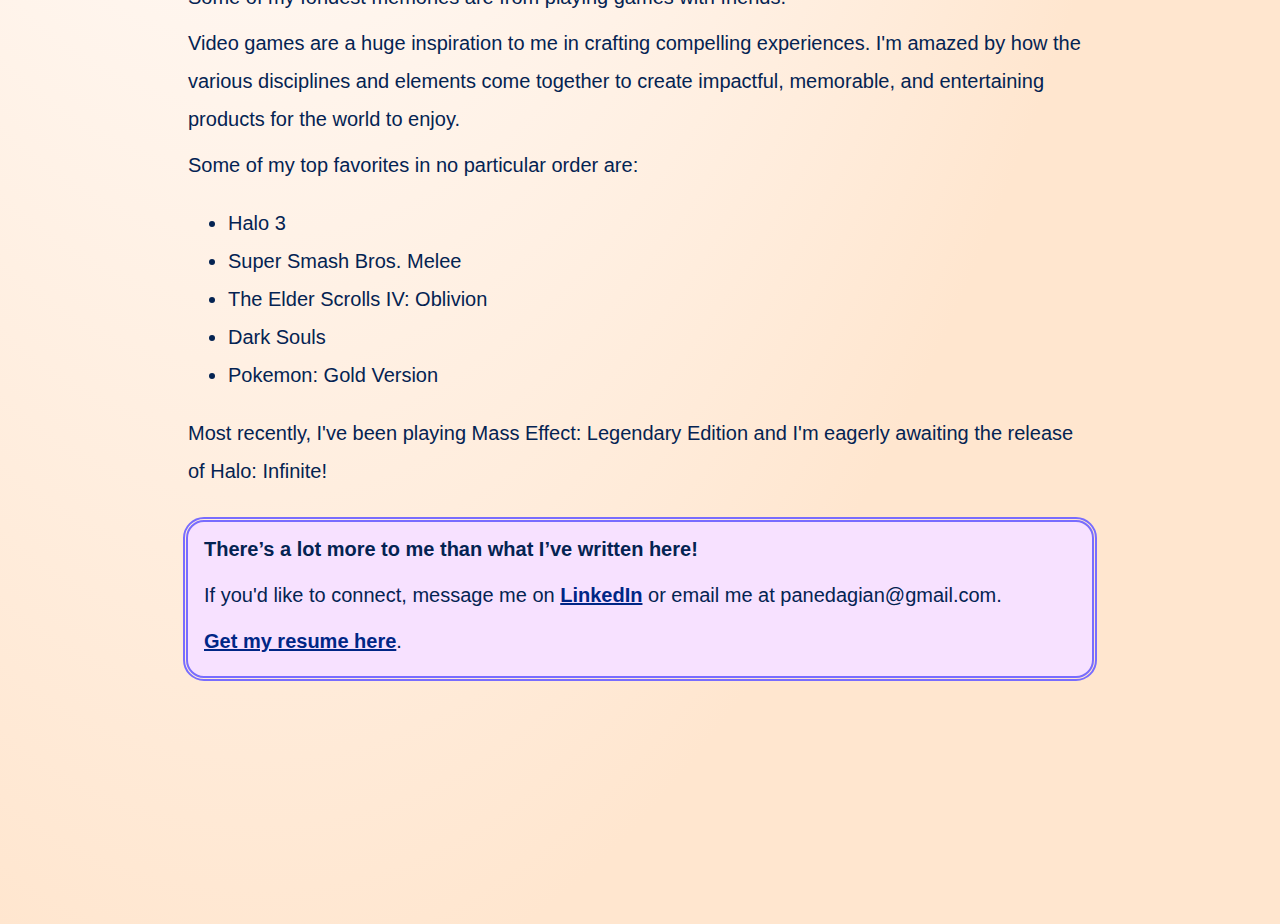
==== commit 41bf79a6: "Merge pull request #66 from gianpaneda/gp-redesign" ====
--- a/about.html
+++ b/about.html
@@ -38,19 +38,18 @@
 			<h1>About Me</h1>
 			<div class="large-margin-bottom">
 				<p>
-					I’m Gian (pronounced jee-yin), a product designer based in the San Francisco Bay Area, where I was born and raised.
+					I’m Gian (pronounced jee-yin), a product designer with a science background based in the San Francisco Bay Area.
 				</p>
+				<p>
+					I have worked cross-functionally on B2B fintech and edtech products doing both design and research. I'm a curious person who's endlessly fascinated with people and their behavior. I enjoy working with passionate and empathetic people.
 				<p>
 					I’m currently at <a href="https://www.presencelearning.com/" target="_blank">PresenceLearning</a>, improving teletherapy for special education therapists and students.
 				</p>
 				<p>	
 					Previously, I worked at <a href="https://carta.com/" target="_blank">Carta</a>, a fintech company, where I designed new equity-related features for private and public companies.
 				</p>
-				<p>
-					I enjoy working with passionate and empathetic people.
-				</p>
 			</div>
-			<div id="now">
+			<div class="callout-box">
 				<h4 class="font-serif small-margin-bottom">What I'm Doing Now</h4>
 				<div>
 					<p class="small-margin-bottom">At PresenceLearning:</p>
@@ -65,7 +64,7 @@
 					<ul class="no-margin-top">
 						<li><b>Updating this website.</b> Some minor changes somehow turned into a complete redesign of my portfolio!</li>
 						<li><b>Reading books.</b> I've recently read <a href="https://www.goodreads.com/book/show/51572616-a-new-program-for-graphic-design?ac=1&from_search=true&qid=X3jNUzkfE7&rank=1">A New Program for Graphic Design</a> and <a href="	">The Psychology of Money</a>. Currently making my way through <a href="https://www.goodreads.com/book/show/289062.About_Face_3?ac=1&from_search=true&qid=zBW2VGcIt0&rank=2">About Face 3: The Essentials of Interaction Design</a> and <a href="https://www.goodreads.com/book/show/58188742-how-to-live?from_search=true&from_srp=true&qid=CbaohhIMmb&rank=6">How To Live</a> (which I'm thoroughly enjoying).</li>
-						<li><b>Exercising.</b> Rebuilding my fitness to pre-pandemic levels through compound lifts and running.</li>
+						<li><b>Exercising.</b> Working on my fitness through resistance training and cardio (rowing/running/jump roping).</li>
 					</ul>
 				</div>
 				<p><em>Last updated September 12th, 2021.</em></p>
@@ -75,12 +74,6 @@
 		<h3><em>I like building my appreciation of everything.</em></h3>
 		<p>	
 			I'm constantly looking to better understand myself, other people, and the world around me. 
-		</p>
-		<p>	
-			I like evolving my perspective and looking for the fascinating parts of seemingly mundane things.
-		</p>
-		<p>
-			Thankfully, I'm very rarely bored because I find many things so interesting.	
 		</p>
 		<p>
 			I like to do this by...	
@@ -102,19 +95,25 @@
 		<p>
 			<b>Traveling.</b> Most recently, I visited Japan. I liked so many things about the trip including the people, food, convenient public transportation, architecture, and the walkability of the cities I visited.
 		</p>
+		<p>
+			<b>Slowing down.</b> As much as I love doing lots of different things, I find slowing down  healthy. For me, this takes the form of taking walks or sitting around with no distractions.
+		</p>
+		<p>	
+			I like evolving my perspective and looking for the fascinating parts of seemingly mundane things.
+		</p>
 		<p class="large-margin-bottom">
-			<b>Slowing down.</b> As much as I love doing lots of different things, I find slowing down  healthy. For me, this takes the form of taking walks or sitting around with no distractions.
+			Thankfully, I'm very rarely bored because I find many things so interesting.	
 		</p>
 
 		<h3><em>I took a non-traditional path to design.</em></h3>
 
-		<p>I have a degree in Kinesiology. My college education consisted of science (including biology, psychology, chemistry, physiology) and exercise-related coursework. My original goal entering college was to become a physical therapist, a path I pursued because of my interest in science and years of experience in sports (cross country, track and field, and rowing). </p>
+		<p>I have a degree in Kinesiology. My college education consisted of science (including biology, psychology, chemistry, physiology) and exercise-related coursework.</p>
 		<p>I’ve found my academic background comes into play when I’m learning about new domains, interpreting data, and testing designs with people.</p>
 		<p>I started by trying <a href="https://www.freecodecamp.org/">freeCodeCamp</a> out of curiosity and building some web apps. I found the work both interesting and rewarding and decided to continue learning.</p> 
-		<p>I learned everything independently by building side projects and consuming various free videos, articles, and interactive content. I'm thankful for the people that created and shared valuable content to teach people like me.</p>
-		<p>This eventually led me to join Carta at around 150 employees as a product designer, where I did both design and some front-end code.
+		<p>I learned everything independently by building side projects and consuming various free videos, articles, and interactive content.</p>
+		<p>This eventually led me to join Carta at around 150 employees as a product designer, where I did both design, research, and some front-end code.
 		</p>
-		<p>In hindsight, this path seems obvious as it involves my interests in technology, art, and design. At the time, I didn't consider that my time spent drawing pictures and designing things like school club t-shirts and forum signatures meant anything.
+		<p>In hindsight, this path seems obvious as it involves my interests in technology, art, and design.  At the time, I didn't consider that my time spent drawing pictures and designing school club t-shirts and forum signatures meant anything.
 		</p>
 		<p class="large-margin-bottom">Likewise, my hours spent playing Neopets, Runescape, and other browser-based games in the early-mid 2000s.</p>
 
--- a/css/styles.css
+++ b/css/styles.css
@@ -15,12 +15,12 @@
 #background-about {
   background: radial-gradient(94.45% 94.45% at 20.45% 7.85%, #FDE1FE 0%, #FFEFFF 0.01%, #FFF1F1 31.25%, #FFF8F3 69.79%, #FFE6CF 100%); }
 
-#now {
+.callout-box {
   /*background-color: white;*/
   border-radius: 16px;
   outline: 1px solid #042352;
   padding: 16px 16px 8px 16px; }
-  #now h4 {
+  .callout-box h4 {
     margin-top: 0;
     margin-bottom: 8px; }
 
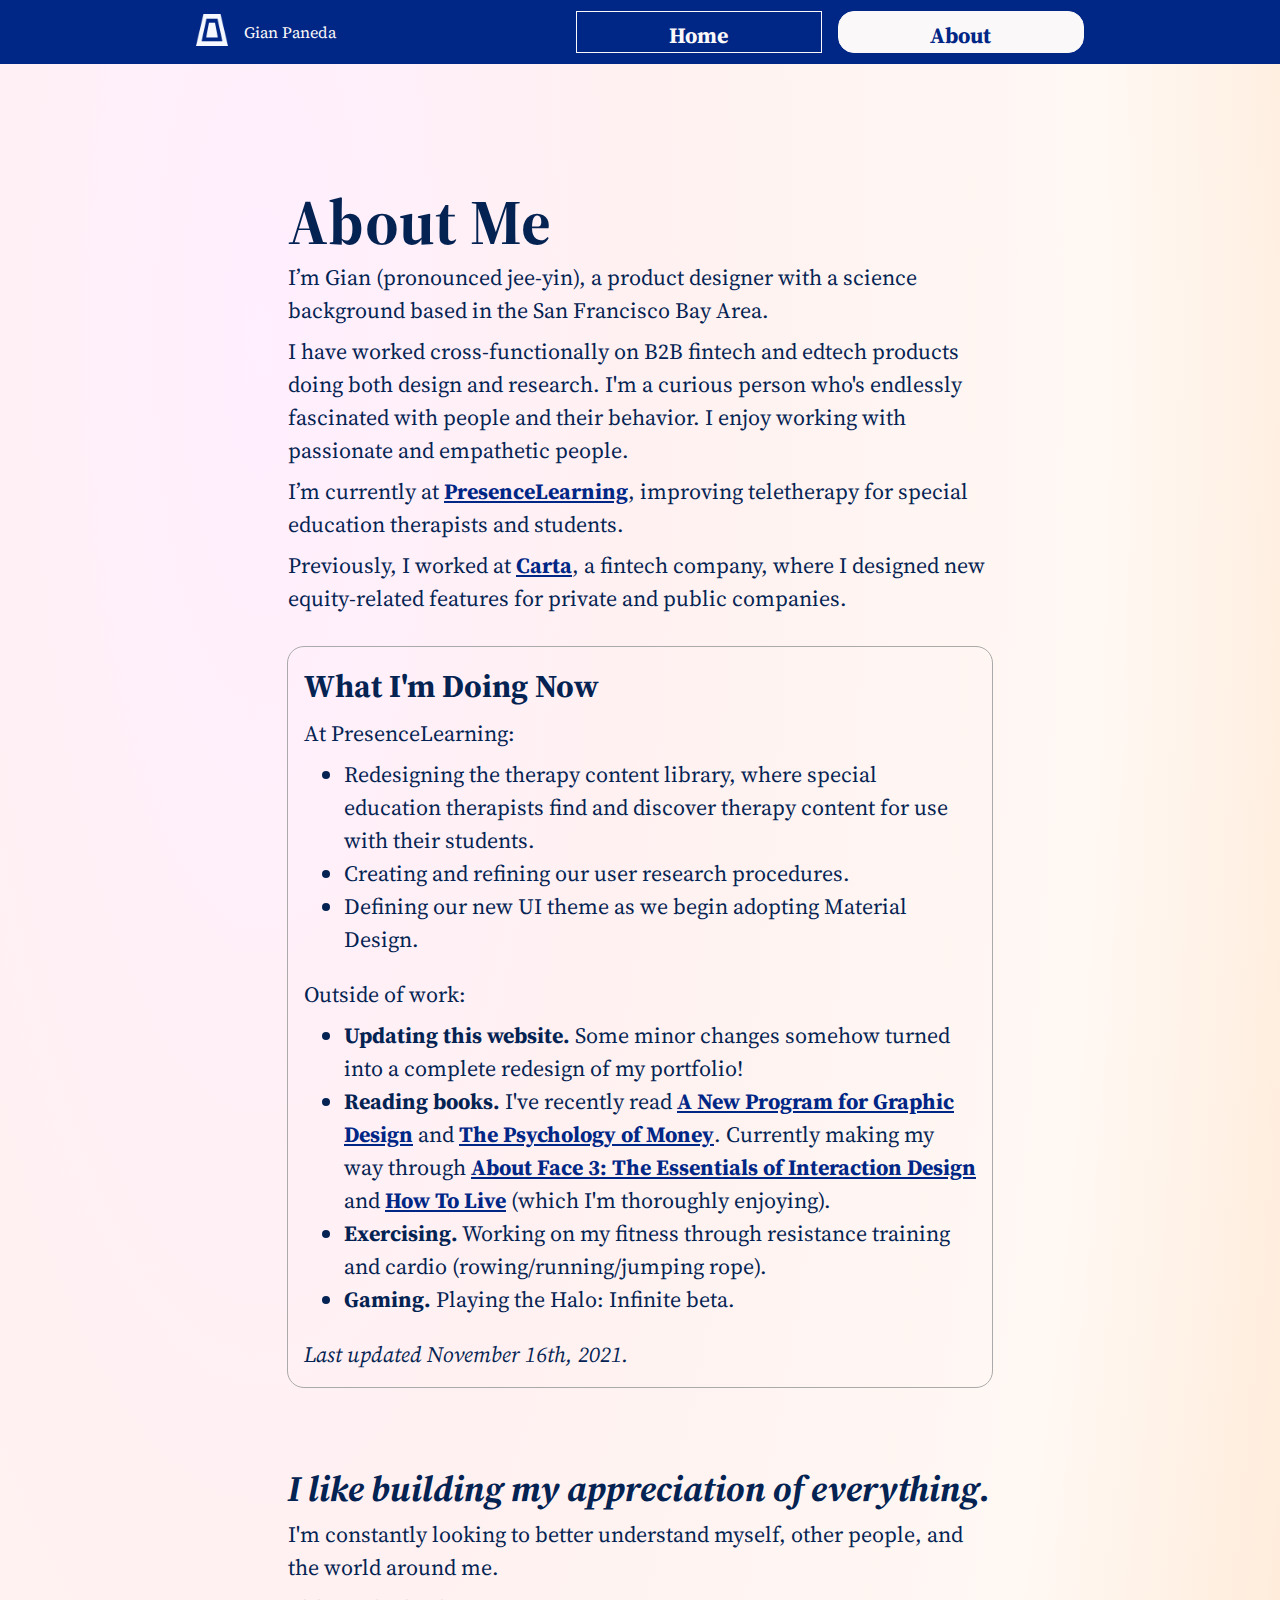
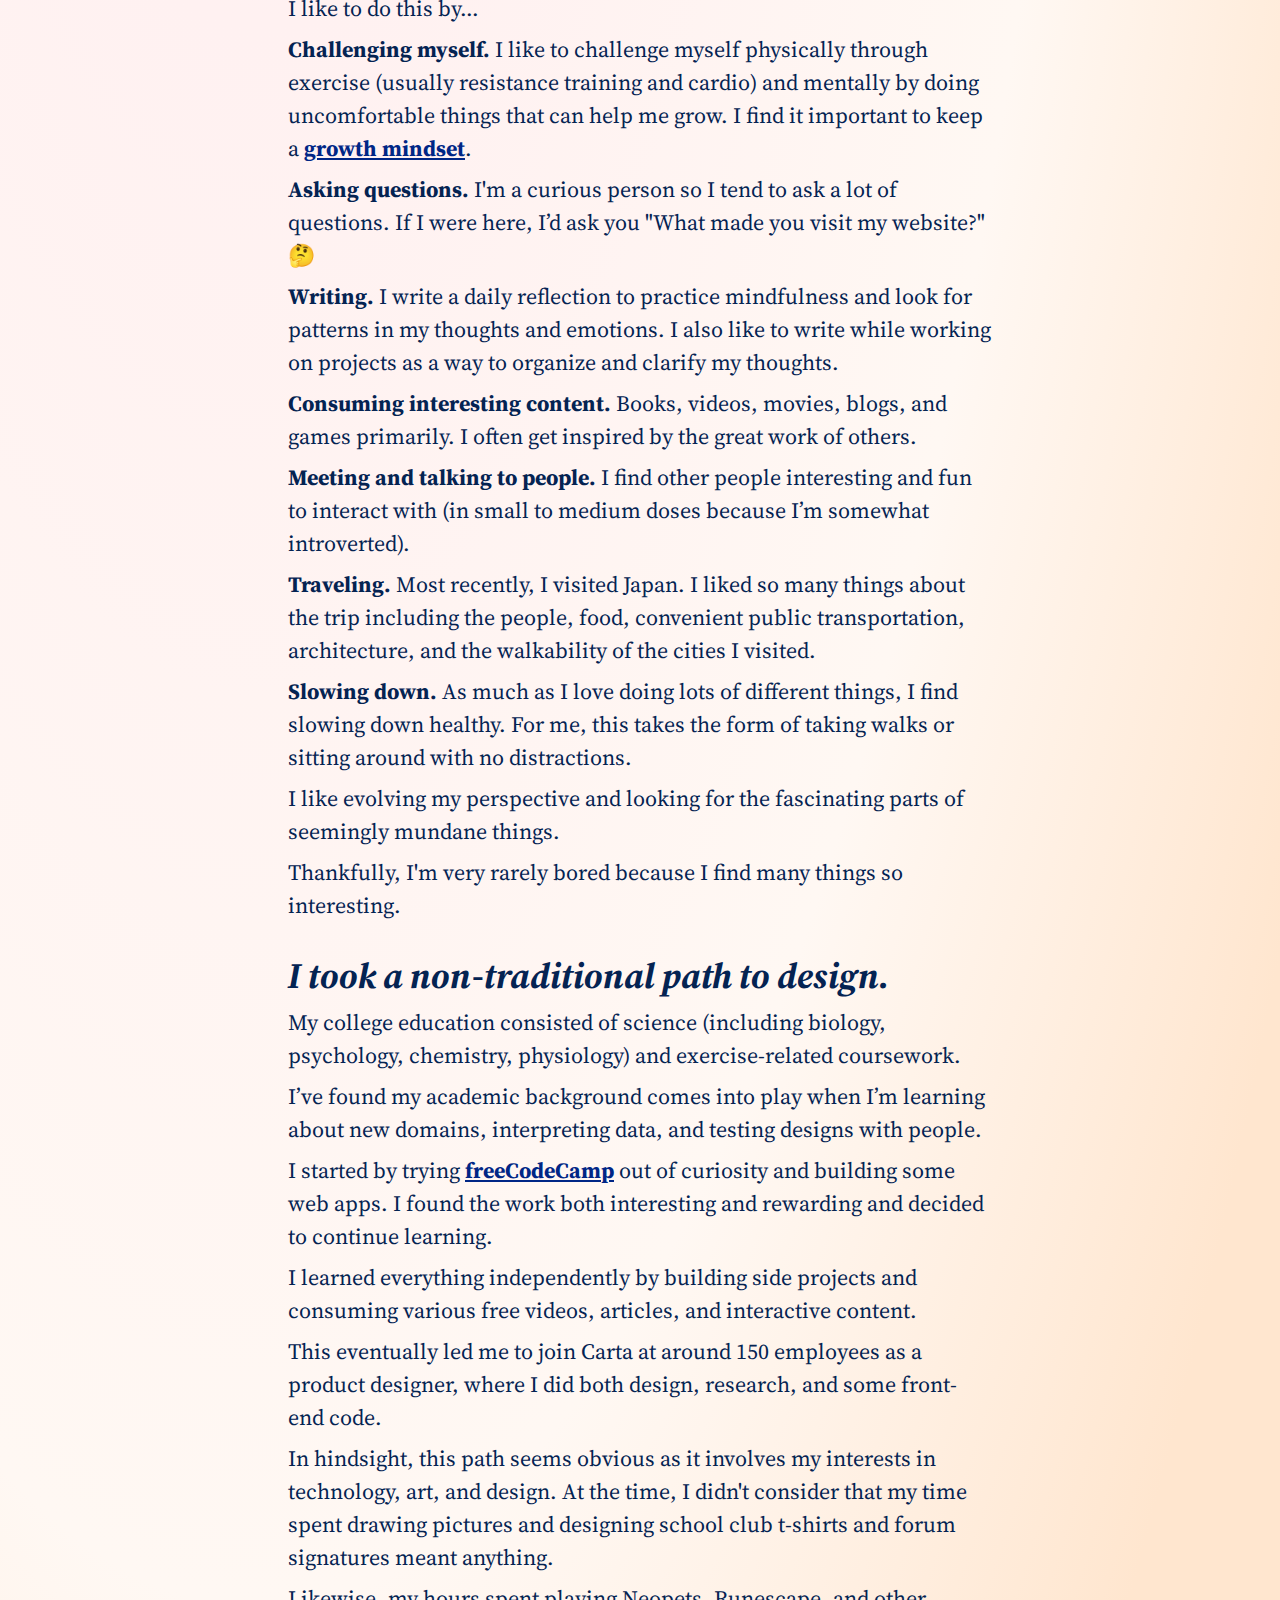
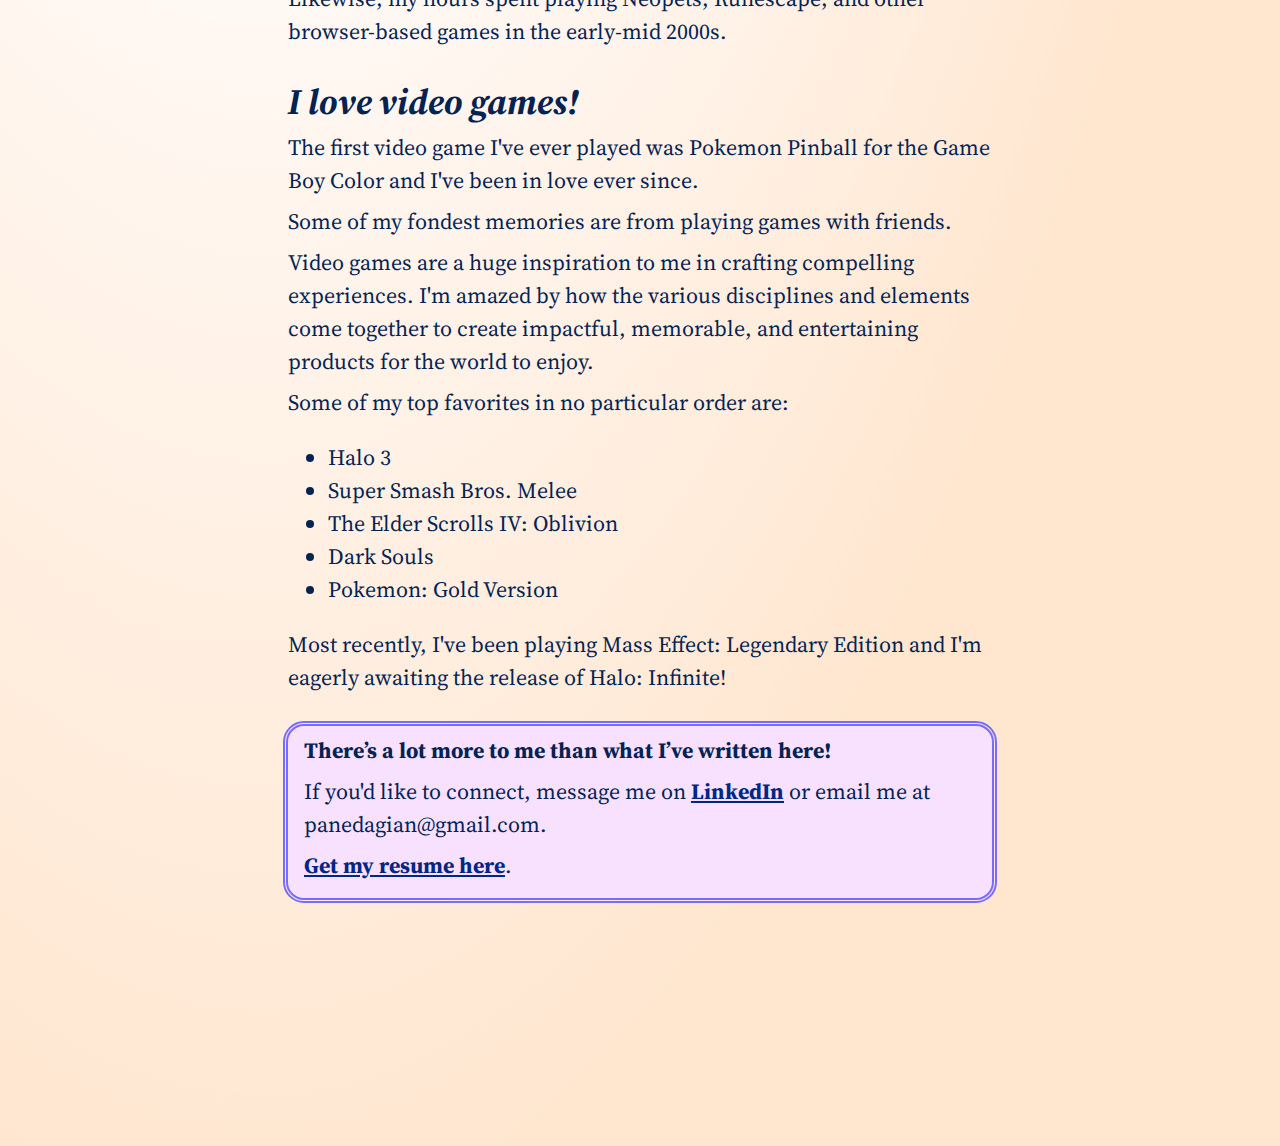
==== commit bd51b2b7: "revised styles" ====
--- a/about.html
+++ b/about.html
@@ -64,10 +64,11 @@
 					<ul class="no-margin-top">
 						<li><b>Updating this website.</b> Some minor changes somehow turned into a complete redesign of my portfolio!</li>
 						<li><b>Reading books.</b> I've recently read <a href="https://www.goodreads.com/book/show/51572616-a-new-program-for-graphic-design?ac=1&from_search=true&qid=X3jNUzkfE7&rank=1">A New Program for Graphic Design</a> and <a href="	">The Psychology of Money</a>. Currently making my way through <a href="https://www.goodreads.com/book/show/289062.About_Face_3?ac=1&from_search=true&qid=zBW2VGcIt0&rank=2">About Face 3: The Essentials of Interaction Design</a> and <a href="https://www.goodreads.com/book/show/58188742-how-to-live?from_search=true&from_srp=true&qid=CbaohhIMmb&rank=6">How To Live</a> (which I'm thoroughly enjoying).</li>
-						<li><b>Exercising.</b> Working on my fitness through resistance training and cardio (rowing/running/jump roping).</li>
+						<li><b>Exercising.</b> Working on my fitness through resistance training and cardio (rowing/running/jumping rope).</li>
+						<li><b>Gaming.</b> Playing the Halo: Infinite beta.</li>
 					</ul>
 				</div>
-				<p><em>Last updated September 12th, 2021.</em></p>
+				<p><em>Last updated November 16th, 2021.</em></p>
 			</div>
 
 		</div>
@@ -107,7 +108,7 @@
 
 		<h3><em>I took a non-traditional path to design.</em></h3>
 
-		<p>I have a degree in Kinesiology. My college education consisted of science (including biology, psychology, chemistry, physiology) and exercise-related coursework.</p>
+		<p>My college education consisted of science (including biology, psychology, chemistry, physiology) and exercise-related coursework.</p>
 		<p>I’ve found my academic background comes into play when I’m learning about new domains, interpreting data, and testing designs with people.</p>
 		<p>I started by trying <a href="https://www.freecodecamp.org/">freeCodeCamp</a> out of curiosity and building some web apps. I found the work both interesting and rewarding and decided to continue learning.</p> 
 		<p>I learned everything independently by building side projects and consuming various free videos, articles, and interactive content.</p>
--- a/css/styles.css
+++ b/css/styles.css
@@ -1,13 +1,16 @@
 /*@import url('https://fonts.googleapis.com/css2?family=DM+Serif+Display:ital@0;1&family=Karla:wght@400;800&display=swap');*/
-@import url("https://fonts.googleapis.com/css2?family=DM+Serif+Display:ital@0;1&Inter:wght@400;800&display=swap");
+/*@import url('https://fonts.googleapis.com/css2?family=DM+Serif+Display:ital@0;1&Inter:wght@400;800&display=swap');*/
+@import url("https://fonts.googleapis.com/css2?family=Source+Serif+Pro:ital,wght@0,400;0,700;1,400;1,700;1&Inter:wght@400;800&display=swap");
 /*$link-color: #0032AF;*/
 /*$visited-link-color: #8216A8;*/
-/*$body-font-family: "Karla", Arial, serif;*/
+/*$header-font-family: "DM Serif Display", Georgia, sans-serif;*/
+/*$body-font-family: "Inter", Arial, sans-serif;*/
 html {
   margin: 0;
   padding: 0; }
 
 body {
+  font-family: "Source Serif Pro", Georgia, serif;
   margin: 0;
   padding: 0;
   background-image: radial-gradient(81.29% 81.29% at 20.45% 7.85%, #F7E1FF 0%, #EDF4FF 41.67%, #FFEAE6 74.48%, #FFE1E8 100%); }
@@ -18,7 +21,7 @@
 .callout-box {
   /*background-color: white;*/
   border-radius: 16px;
-  outline: 1px solid #042352;
+  outline: 1px solid #aaa;
   padding: 16px 16px 8px 16px; }
   .callout-box h4 {
     margin-top: 0;
@@ -51,7 +54,7 @@
     font-size: 24px !important; } }
 @media screen and (max-width: 400px) {
   body, .page-content, .max-width-640, .project-page-content, .image-grid, .project-page-content {
-    font-size: 16px !important; }
+    font-size: 18px !important; }
 
   #navigation {
     display: none; }
@@ -60,20 +63,20 @@
     display: contents; }
 
   .callout-metrics {
-    font-size: 16px !important;
+    font-size: 20px !important;
     /*font-style: italic;*/
     margin-bottom: 12px; }
 
   .callout {
-    font-size: 16px !important; } }
+    font-size: 18px !important; } }
 .page-content, .max-width-640, .project-page-content, .image-grid {
-  font-family: "Inter", Arial, serif;
-  font-size: 20px;
+  font-family: "Source Serif Pro", Georgia, serif;
+  font-size: 22px;
   color: #042352;
   margin: 160px auto;
   padding: 24px;
-  line-height: 1.9;
-  max-width: 904px; }
+  line-height: 1.5;
+  max-width: 704px; }
 
 .max-width-640 {
   max-width: 640px !important;
@@ -94,10 +97,10 @@
   justify-content: right; }
 
 .font-sans {
-  font-family: "Inter", Arial, serif; }
+  font-family: "Source Serif Pro", Georgia, serif; }
 
 .font-serif {
-  font-family: "DM Serif Display", Georgia, sans-serif; }
+  font-family: "Source Serif Pro", Georgia, serif; }
 
 .font-light {
   color: #FAF8F8; }
@@ -146,7 +149,7 @@
   .navigation-links li:hover {
     border-radius: 8px; }
   .navigation-links a:link {
-    font-size: 20px;
+    font-size: 22px;
     text-decoration: none;
     color: #FAF8F8;
     display: inline-block;
@@ -224,8 +227,8 @@
 
 .primary-button {
   display: block;
-  font-family: "Inter", Arial, serif;
-  font-size: 20px;
+  font-family: "Source Serif Pro", Georgia, serif;
+  font-size: 22px;
   text-decoration: none;
   color: #FAF8F8 !important;
   background: radial-gradient(73.26% 104.41% at 50% 50%, #2D4C9A 7.81%, #294A68 45.31%, #042352 100%, #1342B9 100%);
@@ -394,7 +397,7 @@
 
 .tag {
   color: #042352;
-  font-size: 16px;
+  font-size: 18px;
   padding: 4px;
   margin-left: 4px;
   margin-top: 0;
@@ -405,7 +408,7 @@
 
 .tag {
   color: #042352;
-  font-size: 16px;
+  font-size: 18px;
   padding: 4px;
   margin-left: 4px;
   margin-top: 0;
@@ -532,12 +535,14 @@
   padding: 0; }
 
 h1, h2, h3 {
-  font-family: "DM Serif Display", Georgia, sans-serif;
+  font-family: "Source Serif Pro", Georgia, serif;
   /*width: 700px;*/
-  line-height: 1.45; }
+  line-height: 1.45;
+  line-height: 1.2; }
 
 h1 {
   margin-bottom: 8px;
+  line-height: 1.2;
   margin: 0; }
 
 h2 {
@@ -574,7 +579,7 @@
     margin-top: 16px; }
 
 .subheader {
-  font-size: 24px; }
+  font-size: 28px; }
 
 .overview {
   display: flex;
@@ -604,7 +609,7 @@
   min-width: 280px; }
 
 .callout {
-  font-size: 24px;
+  font-size: 28px;
   font-style: italic;
   margin-bottom: 12px; }
 
@@ -618,7 +623,7 @@
   padding-bottom: 8px; }
 
 .callout-metrics {
-  font-size: 24px;
+  font-size: 28px;
   font-style: italic;
   margin-bottom: 12px; }
 
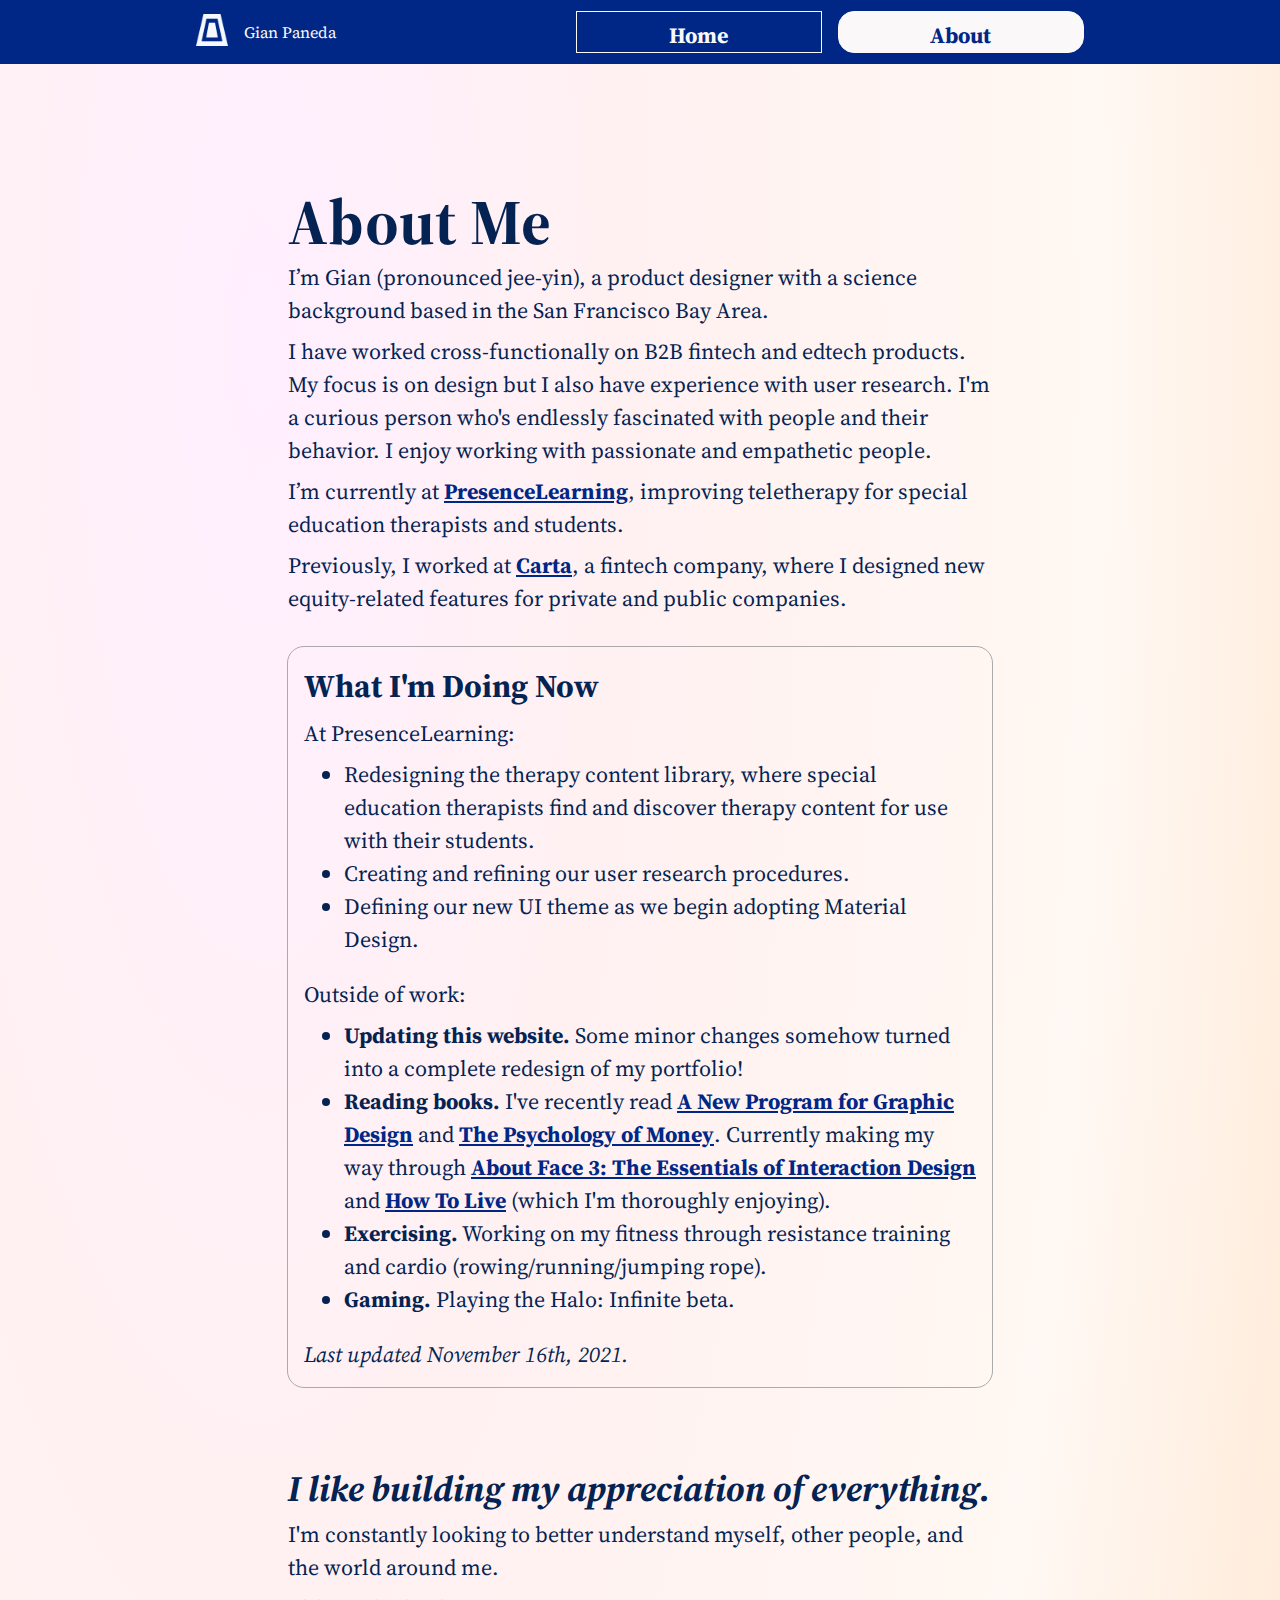
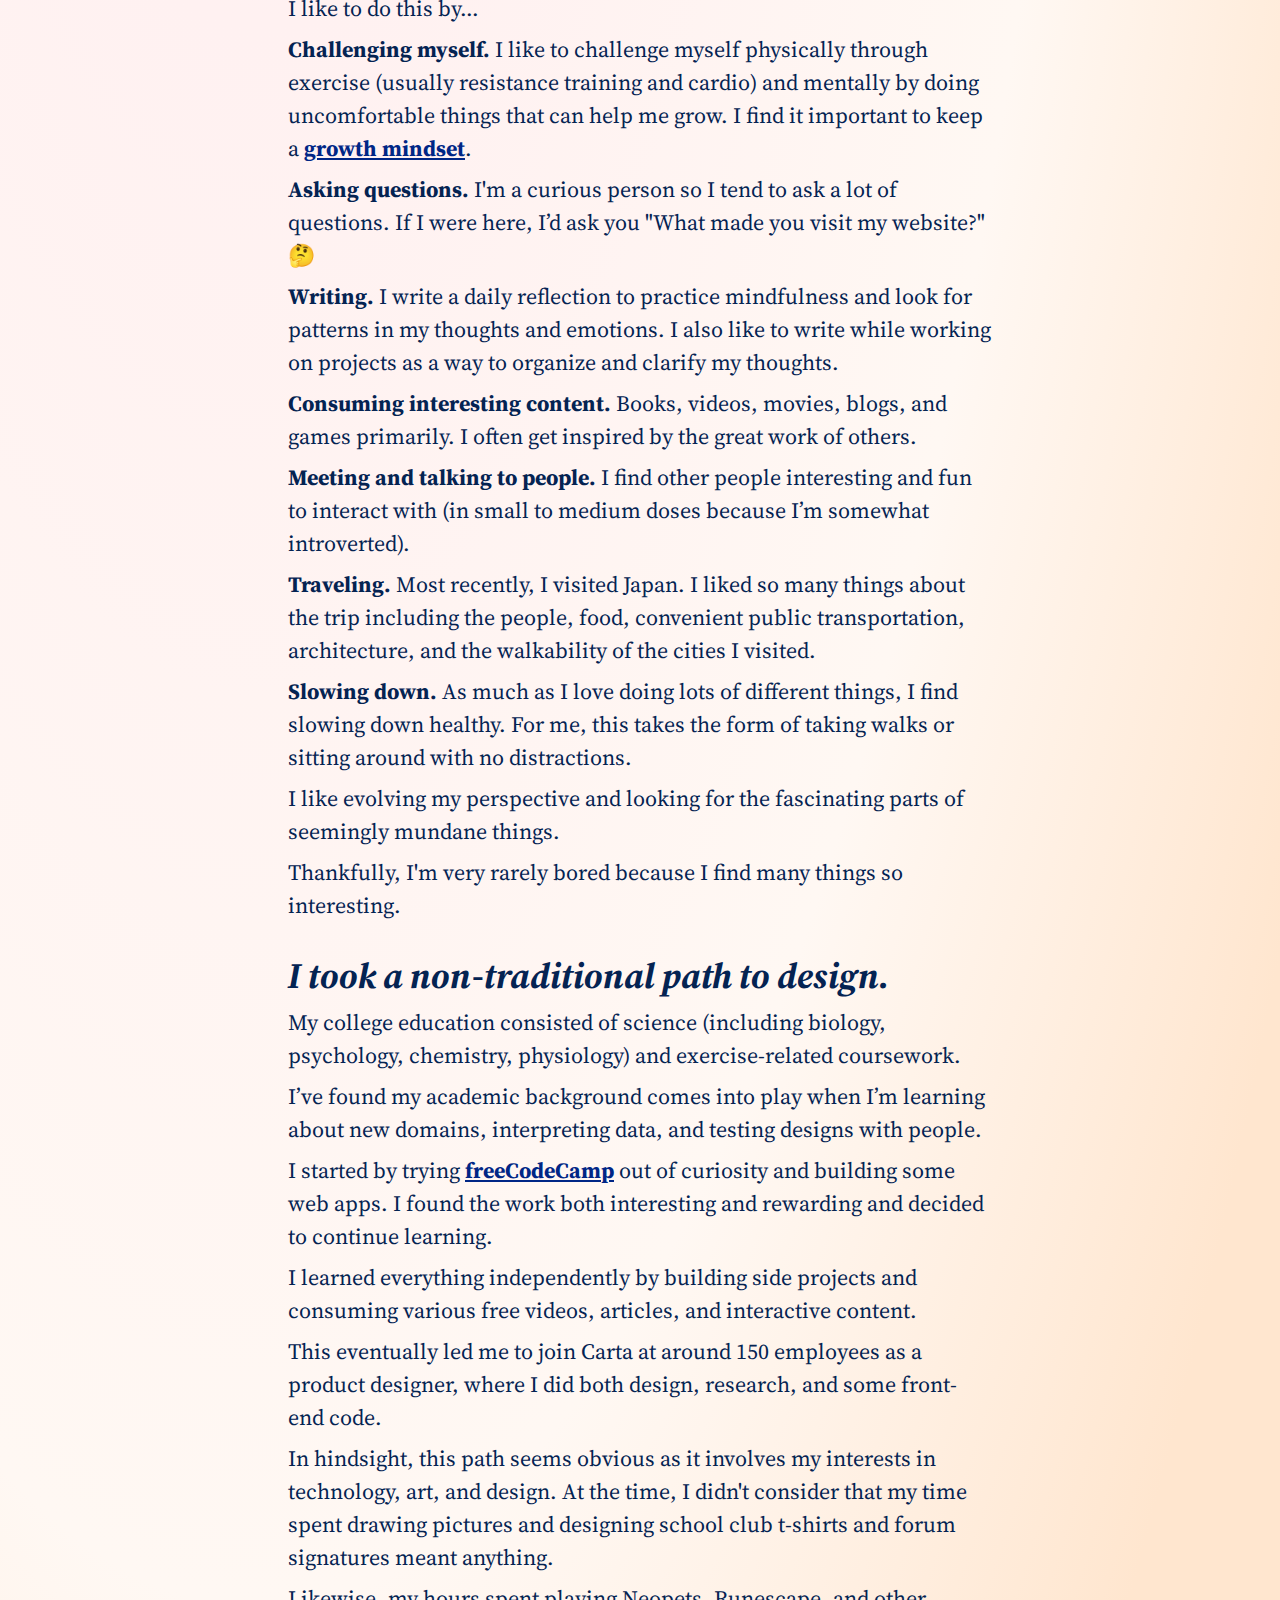
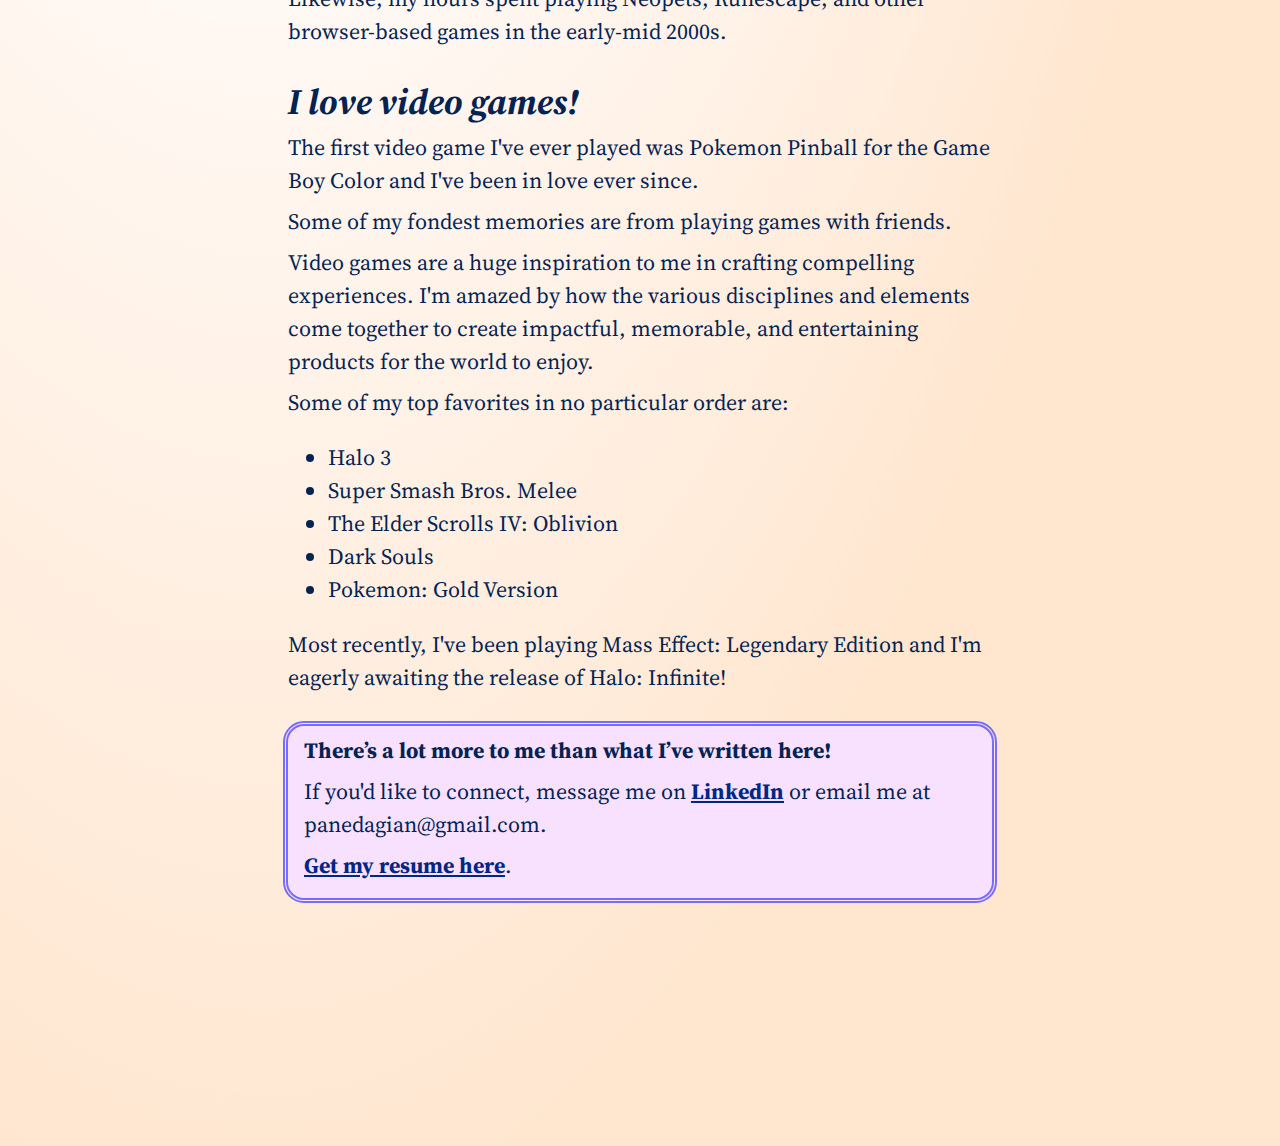
==== commit 4c6460fe: "Merge pull request #67 from gianpaneda/gp-redesign" ====
--- a/about.html
+++ b/about.html
@@ -41,7 +41,7 @@
 					I’m Gian (pronounced jee-yin), a product designer with a science background based in the San Francisco Bay Area.
 				</p>
 				<p>
-					I have worked cross-functionally on B2B fintech and edtech products doing both design and research. I'm a curious person who's endlessly fascinated with people and their behavior. I enjoy working with passionate and empathetic people.
+					I have worked cross-functionally on B2B fintech and edtech products. My focus is on design but I also have experience with user research. I'm a curious person who's endlessly fascinated with people and their behavior. I enjoy working with passionate and empathetic people.
 				<p>
 					I’m currently at <a href="https://www.presencelearning.com/" target="_blank">PresenceLearning</a>, improving teletherapy for special education therapists and students.
 				</p>
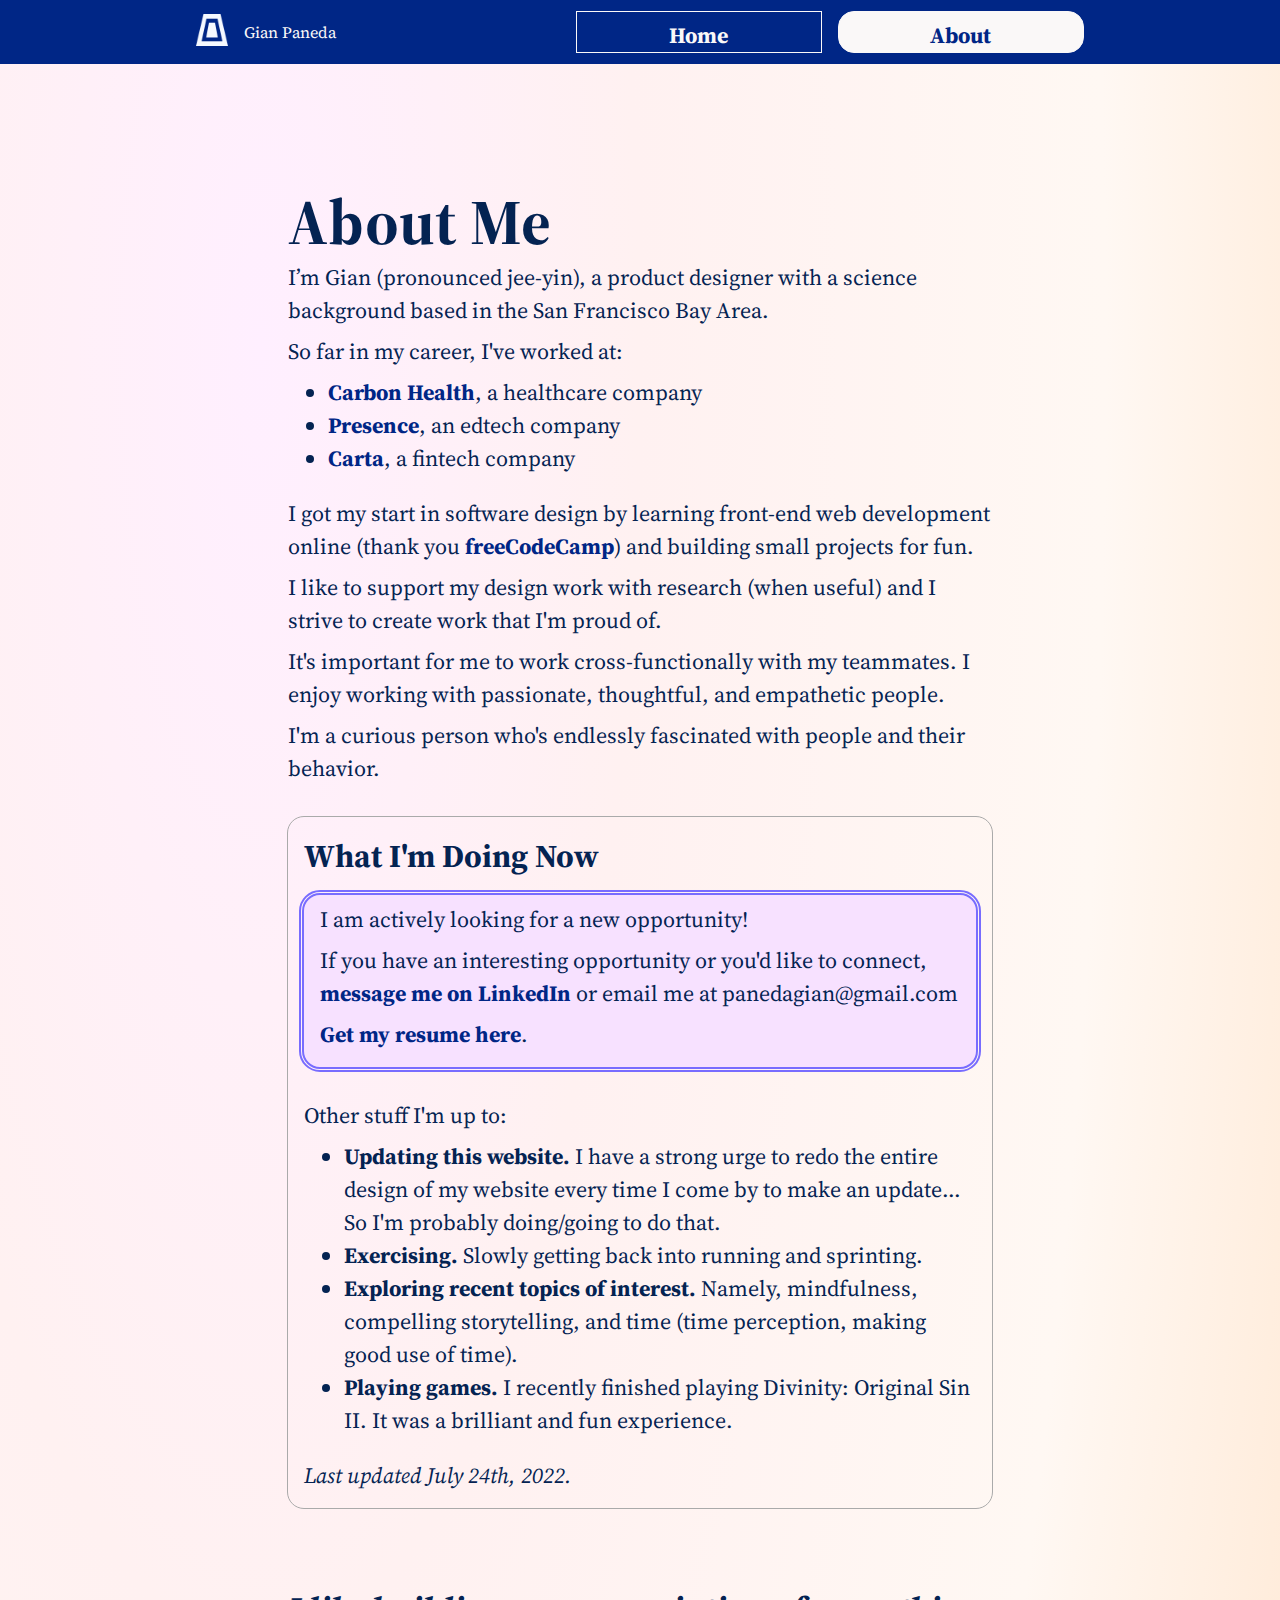
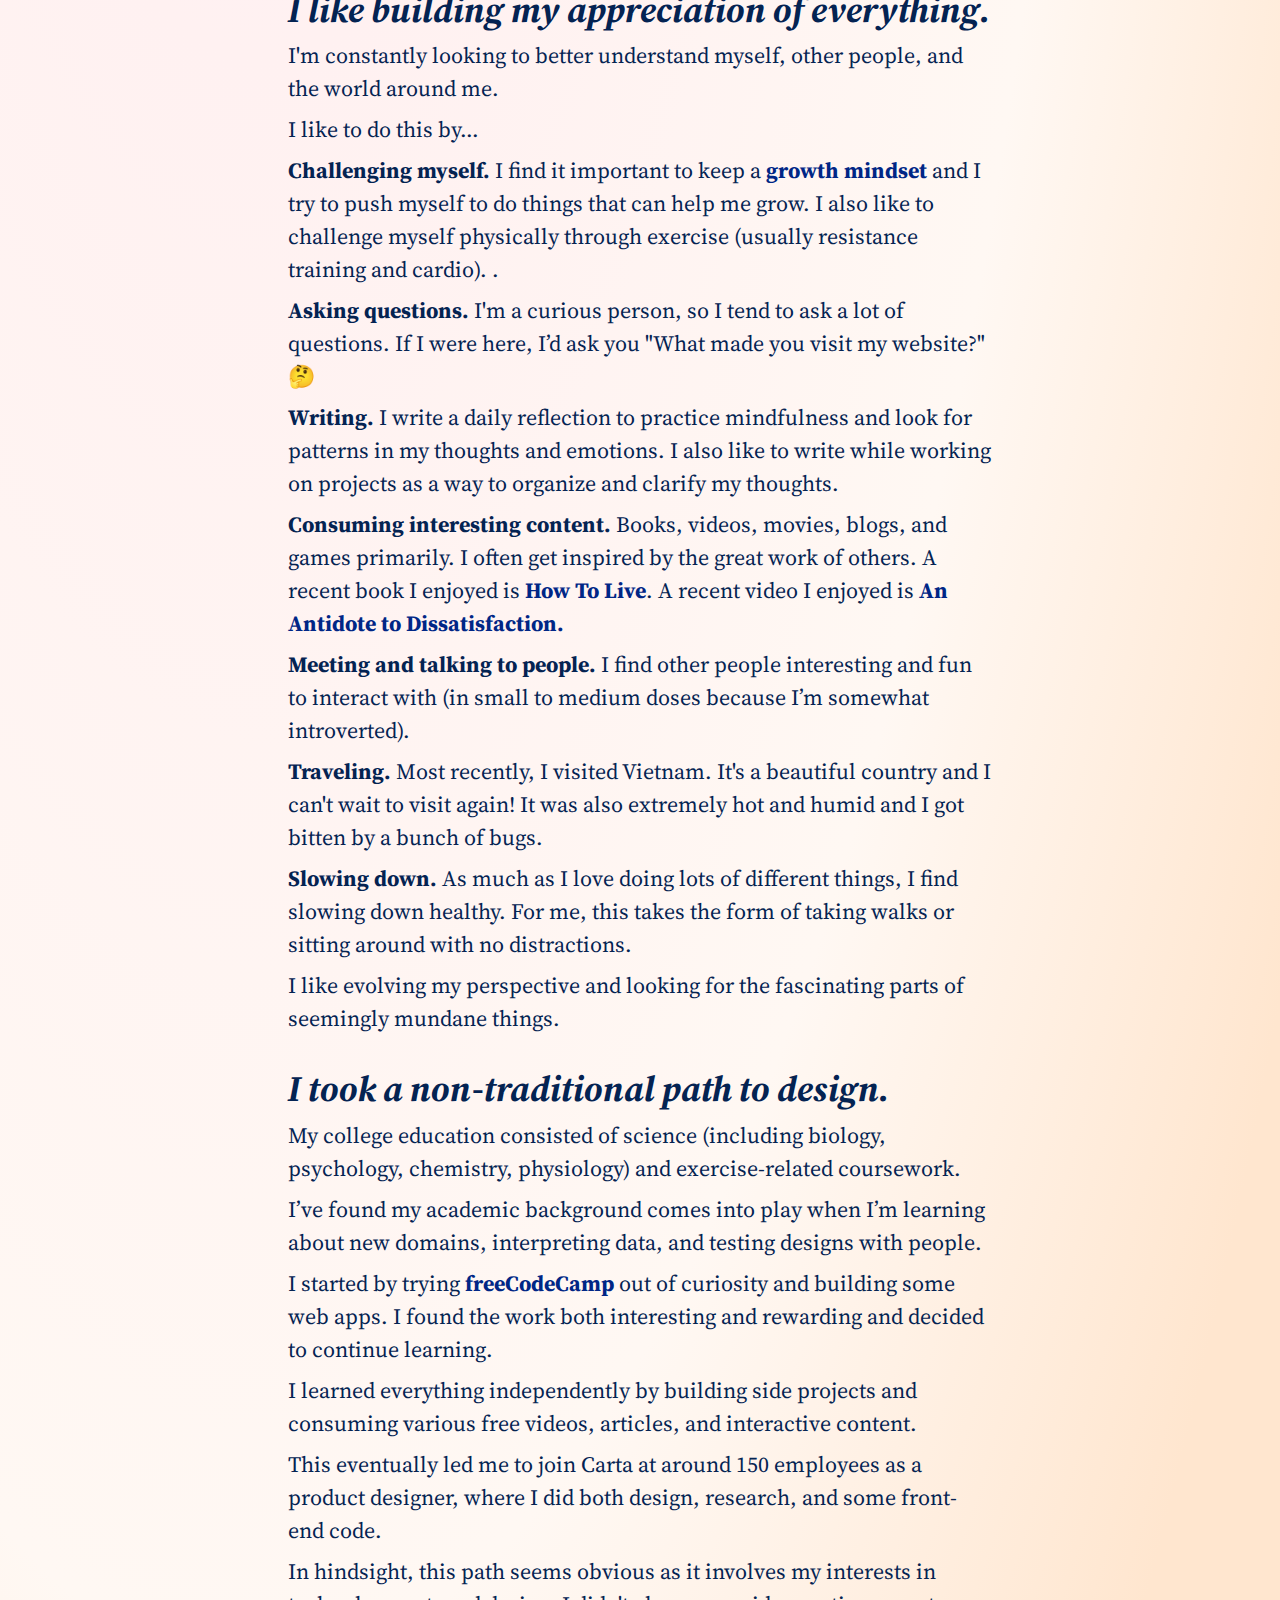
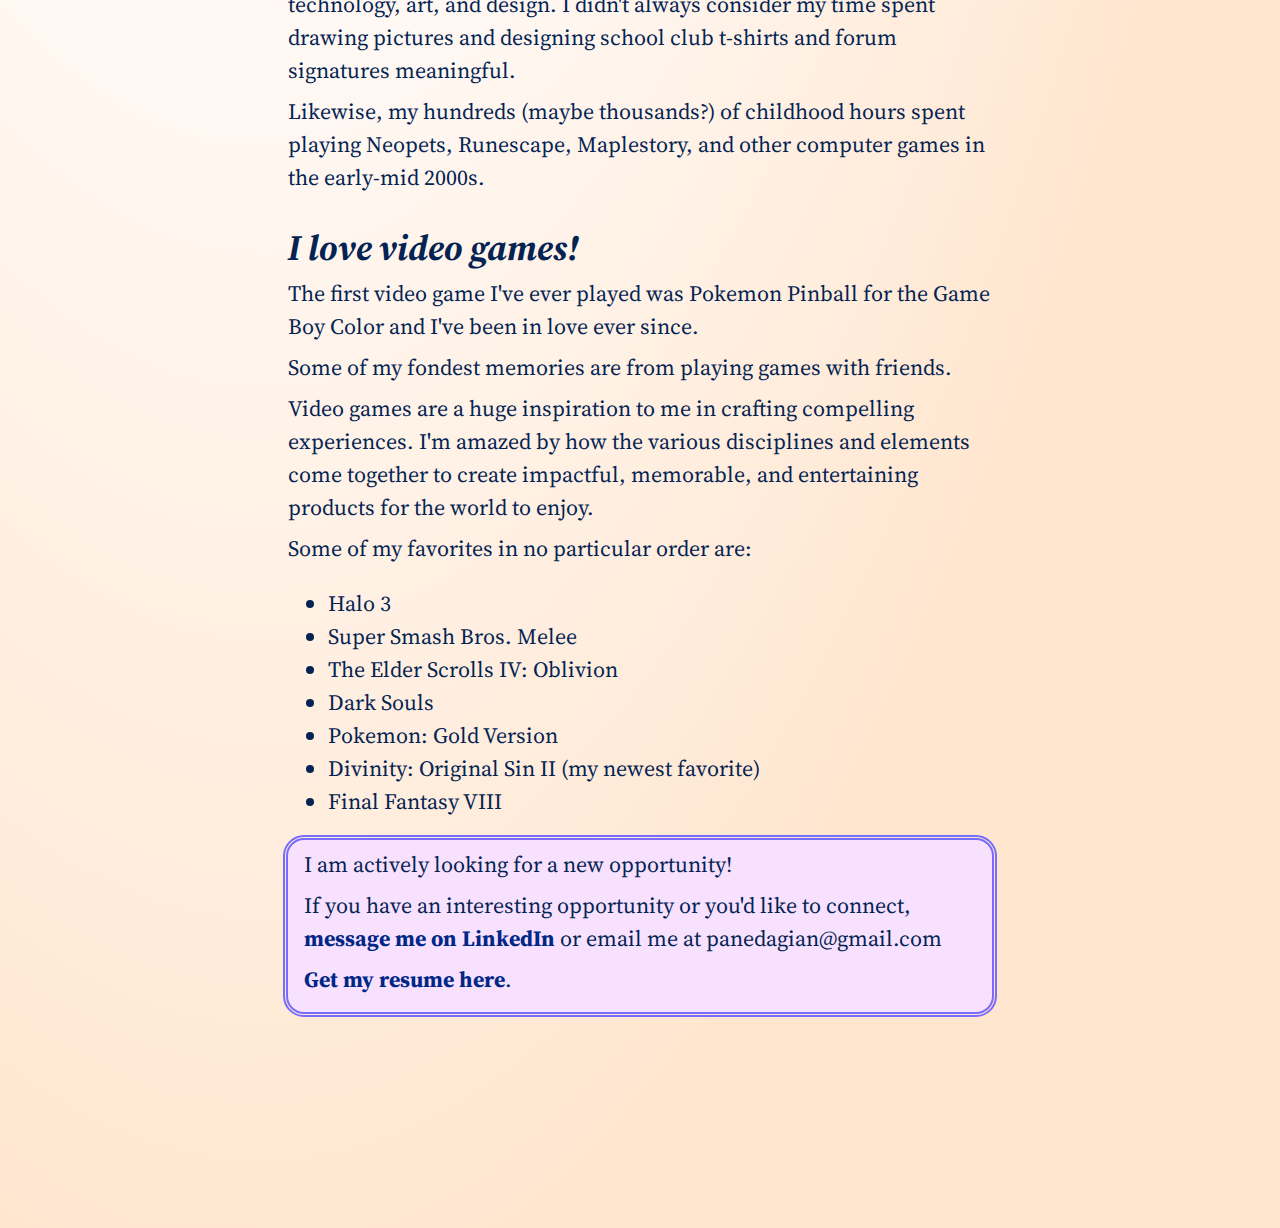
==== commit b163e2b8: "banner updates and cleanup" ====
--- a/about.html
+++ b/about.html
@@ -10,10 +10,10 @@
 	<meta name="viewport" content="width=device-width,initial-scale=1">
 </head>
 <body id="background-about">
-	<div class="navigation-span">	
-		<div class="navigation-span">	
+	<div class="navigation-span">
+		<div class="navigation-span">
 			<nav id="navigation" class="flex-container-align-center font-sans">
-				<div id="logo-and-name">	
+				<div id="logo-and-name">
 					<a href="index.html"><img id="logo" src="img/newlogo.png"></a>
 					<p class="font-light">Gian Paneda</p>
 				</div>
@@ -23,7 +23,7 @@
 			  	</ul>
 			</nav>
 			<nav id="navigation-small" class="flex-container-align-center font-sans">
-				<div id="logo-and-name">	
+				<div id="logo-and-name">
 					<a href="index.html"><img id="logo" src="img/newlogo.png"></a>
 				</div>
 			  	<ul class="navigation-links flex-container-align-center flex-justify-right">
@@ -40,108 +40,105 @@
 				<p>
 					I’m Gian (pronounced jee-yin), a product designer with a science background based in the San Francisco Bay Area.
 				</p>
+				<p class="small-margin-bottom">So far in my career, I've worked at: </p>
+				<ul class="no-margin-top">
+					<li><a href="https://carbonhealth.com/" target="_blank">Carbon Health</a>, a healthcare company</li>
+					<li><a href="https://www.presencelearning.com/" target="_blank">Presence</a>, an edtech company</li>
+					<li><a href="https://carta.com/" target="_blank">Carta</a>, a fintech company</li>
+				</ul>
+				<p>I got my start in software design by learning front-end web development online (thank you <a href="https://www.freecodecamp.org/">freeCodeCamp</a>) and building small projects for fun.</p>
+				<p>I like to support my design work with research (when useful) and I strive to create work that I'm proud of.</p>
 				<p>
-					I have worked cross-functionally on B2B fintech and edtech products. My focus is on design but I also have experience with user research. I'm a curious person who's endlessly fascinated with people and their behavior. I enjoy working with passionate and empathetic people.
-				<p>
-					I’m currently at <a href="https://www.presencelearning.com/" target="_blank">PresenceLearning</a>, improving teletherapy for special education therapists and students.
-				</p>
-				<p>	
-					Previously, I worked at <a href="https://carta.com/" target="_blank">Carta</a>, a fintech company, where I designed new equity-related features for private and public companies.
-				</p>
+				It's important for me to work cross-functionally with my teammates. I enjoy working with passionate, thoughtful, and empathetic people.</p>
+				<p>I'm a curious person who's endlessly fascinated with people and their behavior. </p>
 			</div>
 			<div class="callout-box">
-				<h4 class="font-serif small-margin-bottom">What I'm Doing Now</h4>
+				<h4 class="font-serif medium-margin-bottom">What I'm Doing Now</h4>
+				<div class="attention-callout large-margin-bottom spacer">
+					<p>I am actively looking for a new opportunity!</p>
+					<p>If you have an interesting opportunity or you'd like to connect, <a href="https://www.linkedin.com/in/gianpaneda/" target="_blank">message me on LinkedIn</a> or email me at panedagian@gmail.com</p>
+					<p>
+						<a href="https://docs.google.com/document/d/1zE9jwqzhyu-PIvRkU4uxCExN5Jv-vr0GJGPdGCpW7mI/edit?usp=sharing" target="_blank">Get my resume here</a>.
+					</p>
+				</div>
 				<div>
-					<p class="small-margin-bottom">At PresenceLearning:</p>
+					<p class="small-margin-bottom">Other stuff I'm up to:</p>
 					<ul class="no-margin-top">
-						<li>Redesigning the therapy content library, where special education therapists find and discover therapy content for use with their students.</li>
-						<li>Creating and refining our user research procedures.</li>
-						<li>Defining our new UI theme as we begin adopting Material Design.</li>
+						<li><b>Updating this website.</b> I have a strong urge to redo the entire design of my website every time I come by to make an update... So I'm probably doing/going to do that.</li>
+						<li><b>Exercising.</b> Slowly getting back into running and sprinting.</li>
+						<li><b>Exploring recent topics of interest.</b> Namely, mindfulness, compelling storytelling, and time (time perception, making good use of time).</li>
+						<li><b>Playing games.</b> I recently finished playing Divinity: Original Sin II. It was a brilliant and fun experience.</li>
 					</ul>
 				</div>
-				<div>
-					<p class="small-margin-bottom">Outside of work:</p>
-					<ul class="no-margin-top">
-						<li><b>Updating this website.</b> Some minor changes somehow turned into a complete redesign of my portfolio!</li>
-						<li><b>Reading books.</b> I've recently read <a href="https://www.goodreads.com/book/show/51572616-a-new-program-for-graphic-design?ac=1&from_search=true&qid=X3jNUzkfE7&rank=1">A New Program for Graphic Design</a> and <a href="	">The Psychology of Money</a>. Currently making my way through <a href="https://www.goodreads.com/book/show/289062.About_Face_3?ac=1&from_search=true&qid=zBW2VGcIt0&rank=2">About Face 3: The Essentials of Interaction Design</a> and <a href="https://www.goodreads.com/book/show/58188742-how-to-live?from_search=true&from_srp=true&qid=CbaohhIMmb&rank=6">How To Live</a> (which I'm thoroughly enjoying).</li>
-						<li><b>Exercising.</b> Working on my fitness through resistance training and cardio (rowing/running/jumping rope).</li>
-						<li><b>Gaming.</b> Playing the Halo: Infinite beta.</li>
-					</ul>
-				</div>
-				<p><em>Last updated November 16th, 2021.</em></p>
+				<p><em>Last updated July 24th, 2022.</em></p>
 			</div>
 
 		</div>
 		<h3><em>I like building my appreciation of everything.</em></h3>
-		<p>	
-			I'm constantly looking to better understand myself, other people, and the world around me. 
+		<p>
+			I'm constantly looking to better understand myself, other people, and the world around me.
 		</p>
 		<p>
-			I like to do this by...	
+			I like to do this by...
 		</p>
 		<p>
-			<b>Challenging myself.</b> I like to challenge myself physically through exercise (usually resistance training and cardio) and mentally by doing uncomfortable things that can help me grow. I find it important to keep a <a href="https://en.wikipedia.org/wiki/Mindset#Fixed_and_growth_mindset">growth mindset</a>.
+			<b>Challenging myself.</b> I find it important to keep a <a href="https://en.wikipedia.org/wiki/Mindset#Fixed_and_growth_mindset">growth mindset</a> and I try to push myself to do things that can help me grow. I also like to challenge myself physically through exercise (usually resistance training and cardio). </a>.
 		</p>
 		<p>
-			<b>Asking questions.</b> I'm a curious person so I tend to ask a lot of questions. If I were here, I’d ask you "What made you visit my website?" 🤔
+			<b>Asking questions.</b> I'm a curious person, so I tend to ask a lot of questions. If I were here, I’d ask you "What made you visit my website?" 🤔
 		</p>
 		<p>
 			<b>Writing.</b> I write a daily reflection to practice mindfulness and look for patterns in my thoughts and emotions. I also like to write while working on projects as a way to organize and clarify my thoughts.</p>
 		<p>
-			<b>Consuming interesting content.</b> Books, videos, movies, blogs, and games primarily. I often get inspired by the great work of others.
+			<b>Consuming interesting content.</b> Books, videos, movies, blogs, and games primarily. I often get inspired by the great work of others. A recent book I enjoyed is <a href="https://www.goodreads.com/book/show/58188742-how-to-live?from_search=true&from_srp=true&qid=CbaohhIMmb&rank=6" target="_blank">How To Live</a>. A recent video I enjoyed is <a href="https://www.youtube.com/watch?v=WPPPFqsECz0" target="_blank">An Antidote to Dissatisfaction.</a>
 		</p>
 		<p>
 			<b>Meeting and talking to people.</b> I find other people interesting and fun to interact with (in small to medium doses because I’m somewhat introverted).
 		</p>
 		<p>
-			<b>Traveling.</b> Most recently, I visited Japan. I liked so many things about the trip including the people, food, convenient public transportation, architecture, and the walkability of the cities I visited.
+			<b>Traveling.</b> Most recently, I visited Vietnam. It's a beautiful country and I can't wait to visit again! It was also extremely hot and humid and I got bitten by a bunch of bugs.
 		</p>
 		<p>
 			<b>Slowing down.</b> As much as I love doing lots of different things, I find slowing down  healthy. For me, this takes the form of taking walks or sitting around with no distractions.
 		</p>
-		<p>	
+		<p class="large-margin-bottom">
 			I like evolving my perspective and looking for the fascinating parts of seemingly mundane things.
-		</p>
-		<p class="large-margin-bottom">
-			Thankfully, I'm very rarely bored because I find many things so interesting.	
 		</p>
 
 		<h3><em>I took a non-traditional path to design.</em></h3>
 
 		<p>My college education consisted of science (including biology, psychology, chemistry, physiology) and exercise-related coursework.</p>
 		<p>I’ve found my academic background comes into play when I’m learning about new domains, interpreting data, and testing designs with people.</p>
-		<p>I started by trying <a href="https://www.freecodecamp.org/">freeCodeCamp</a> out of curiosity and building some web apps. I found the work both interesting and rewarding and decided to continue learning.</p> 
+		<p>I started by trying <a href="https://www.freecodecamp.org/">freeCodeCamp</a> out of curiosity and building some web apps. I found the work both interesting and rewarding and decided to continue learning.</p>
 		<p>I learned everything independently by building side projects and consuming various free videos, articles, and interactive content.</p>
 		<p>This eventually led me to join Carta at around 150 employees as a product designer, where I did both design, research, and some front-end code.
 		</p>
-		<p>In hindsight, this path seems obvious as it involves my interests in technology, art, and design.  At the time, I didn't consider that my time spent drawing pictures and designing school club t-shirts and forum signatures meant anything.
+		<p>In hindsight, this path seems obvious as it involves my interests in technology, art, and design. I didn't always consider my time spent drawing pictures and designing school club t-shirts and forum signatures meaningful.
 		</p>
-		<p class="large-margin-bottom">Likewise, my hours spent playing Neopets, Runescape, and other browser-based games in the early-mid 2000s.</p>
+		<p class="large-margin-bottom">Likewise, my hundreds (maybe thousands?) of childhood hours spent playing Neopets, Runescape, Maplestory, and other computer games in the early-mid 2000s.</p>
 
 		<h3><em>I love video games!</em></h3>
 		<p>The first video game I've ever played was Pokemon Pinball for the Game Boy Color and I've been in love ever since. </p>
 		<p>Some of my fondest memories are from playing games with friends. </p>
 		<p>Video games are a huge inspiration to me in crafting compelling experiences. I'm amazed by how the various disciplines and elements come together to create impactful, memorable, and entertaining products for the world to enjoy.</p>
 		<p>
-			Some of my top favorites in no particular order are:</p>
+			Some of my favorites in no particular order are:</p>
 			<ul>
 				<li>Halo 3</li>
 				<li>Super Smash Bros. Melee</li>
 				<li>The Elder Scrolls IV: Oblivion</li>
 				<li>Dark Souls</li>
 				<li>Pokemon: Gold Version</li>
+				<li>Divinity: Original Sin II (my newest favorite)</li>
+				<li>Final Fantasy VIII</li>
 			</ul>
-		
-		<p class="large-margin-bottom">Most recently, I've been playing Mass Effect: Legendary Edition and I'm eagerly awaiting the release of Halo: Infinite!</p>
-		<div class="attention-callout xlarge-margin-bottom">
-			<p><b>There’s a lot more to me than what I’ve written here!</b></p>
-			<p>
-				If you'd like to connect, message me on <a href="https://www.linkedin.com/in/gianpaneda/" target="_blank">LinkedIn</a> or email me at panedagian@gmail.com. 
-			</p>
-			<p>	
-				<a href="https://docs.google.com/document/d/1zE9jwqzhyu-PIvRkU4uxCExN5Jv-vr0GJGPdGCpW7mI/edit?usp=sharing" target="_blank">Get my resume here</a>.
-			</p>
-		</div>
+			<div class="attention-callout large-margin-bottom spacer">
+				<p>I am actively looking for a new opportunity!</p>
+				<p>If you have an interesting opportunity or you'd like to connect, <a href="https://www.linkedin.com/in/gianpaneda/" target="_blank">message me on LinkedIn</a> or email me at panedagian@gmail.com</p>
+				<p>
+					<a href="https://docs.google.com/document/d/1zE9jwqzhyu-PIvRkU4uxCExN5Jv-vr0GJGPdGCpW7mI/edit?usp=sharing" target="_blank">Get my resume here</a>.
+				</p>
+			</div>
 	</div>
 </body>
 
--- a/css/styles.css
+++ b/css/styles.css
@@ -1,10 +1,9 @@
 /*@import url('https://fonts.googleapis.com/css2?family=DM+Serif+Display:ital@0;1&family=Karla:wght@400;800&display=swap');*/
 /*@import url('https://fonts.googleapis.com/css2?family=DM+Serif+Display:ital@0;1&Inter:wght@400;800&display=swap');*/
-@import url("https://fonts.googleapis.com/css2?family=Source+Serif+Pro:ital,wght@0,400;0,700;1,400;1,700;1&Inter:wght@400;800&display=swap");
+/*@import url('https://fonts.googleapis.com/css2?family=Source+Serif+Pro:ital,wght@0,400;0,700;1,400;1,700;1&Inter:wght@400;800&display=swap');*/
+@import url("https://fonts.googleapis.com/css2?family=Source+Serif+Pro:ital,wght@0,400;0,700;1,400;1,700&display=swap");
 /*$link-color: #0032AF;*/
 /*$visited-link-color: #8216A8;*/
-/*$header-font-family: "DM Serif Display", Georgia, sans-serif;*/
-/*$body-font-family: "Inter", Arial, sans-serif;*/
 html {
   margin: 0;
   padding: 0; }
@@ -27,7 +26,7 @@
     margin-top: 0;
     margin-bottom: 8px; }
 
-.transition, button, .project-card, .project-card img, .primary-button {
+.transition, button, .project-card, .project-card img, .primary-button, .alt-primary-button {
   transition: all 0.2s ease; }
 
 button {
@@ -237,6 +236,27 @@
   .primary-button:hover {
     border-radius: 8px; }
 
+.password-field {
+  height: 32px;
+  font-size: 24px;
+  width: 256px; }
+
+.alt-primary-button {
+  display: block;
+  margin-top: 16px;
+  margin-bottom: 8px;
+  font-family: "Source Serif Pro", Georgia, serif;
+  font-size: 22px;
+  text-decoration: none;
+  color: #FAF8F8 !important;
+  background: radial-gradient(73.26% 104.41% at 50% 50%, #2D4C9A 7.81%, #294A68 45.31%, #042352 100%, #1342B9 100%);
+  padding: 8px 16px 8px 16px;
+  border: 0;
+  width: max-content; }
+  .alt-primary-button:hover {
+    border-radius: 8px;
+    cursor: pointer; }
+
 /*
 #navigation {
 	background-color: #002686;
@@ -283,6 +303,9 @@
 
 .spacer {
   margin-top: 16px; }
+
+.small-spacer {
+  margin-top: 8px; }
 
 .no-margin-top {
   margin-top: 0px; }
@@ -523,7 +546,8 @@
 
 a {
   color: #002686;
-  transition: all 0.2s ease; }
+  transition: all 0.2s ease;
+  text-decoration: none; }
   a:visited {
     color: #002686; }
   a:hover {
@@ -579,7 +603,7 @@
     margin-top: 16px; }
 
 .subheader {
-  font-size: 28px; }
+  font-size: 24px; }
 
 .overview {
   display: flex;
@@ -624,7 +648,7 @@
 
 .callout-metrics {
   font-size: 28px;
-  font-style: italic;
+  /*font-style: italic;*/
   margin-bottom: 12px; }
 
 .indent {
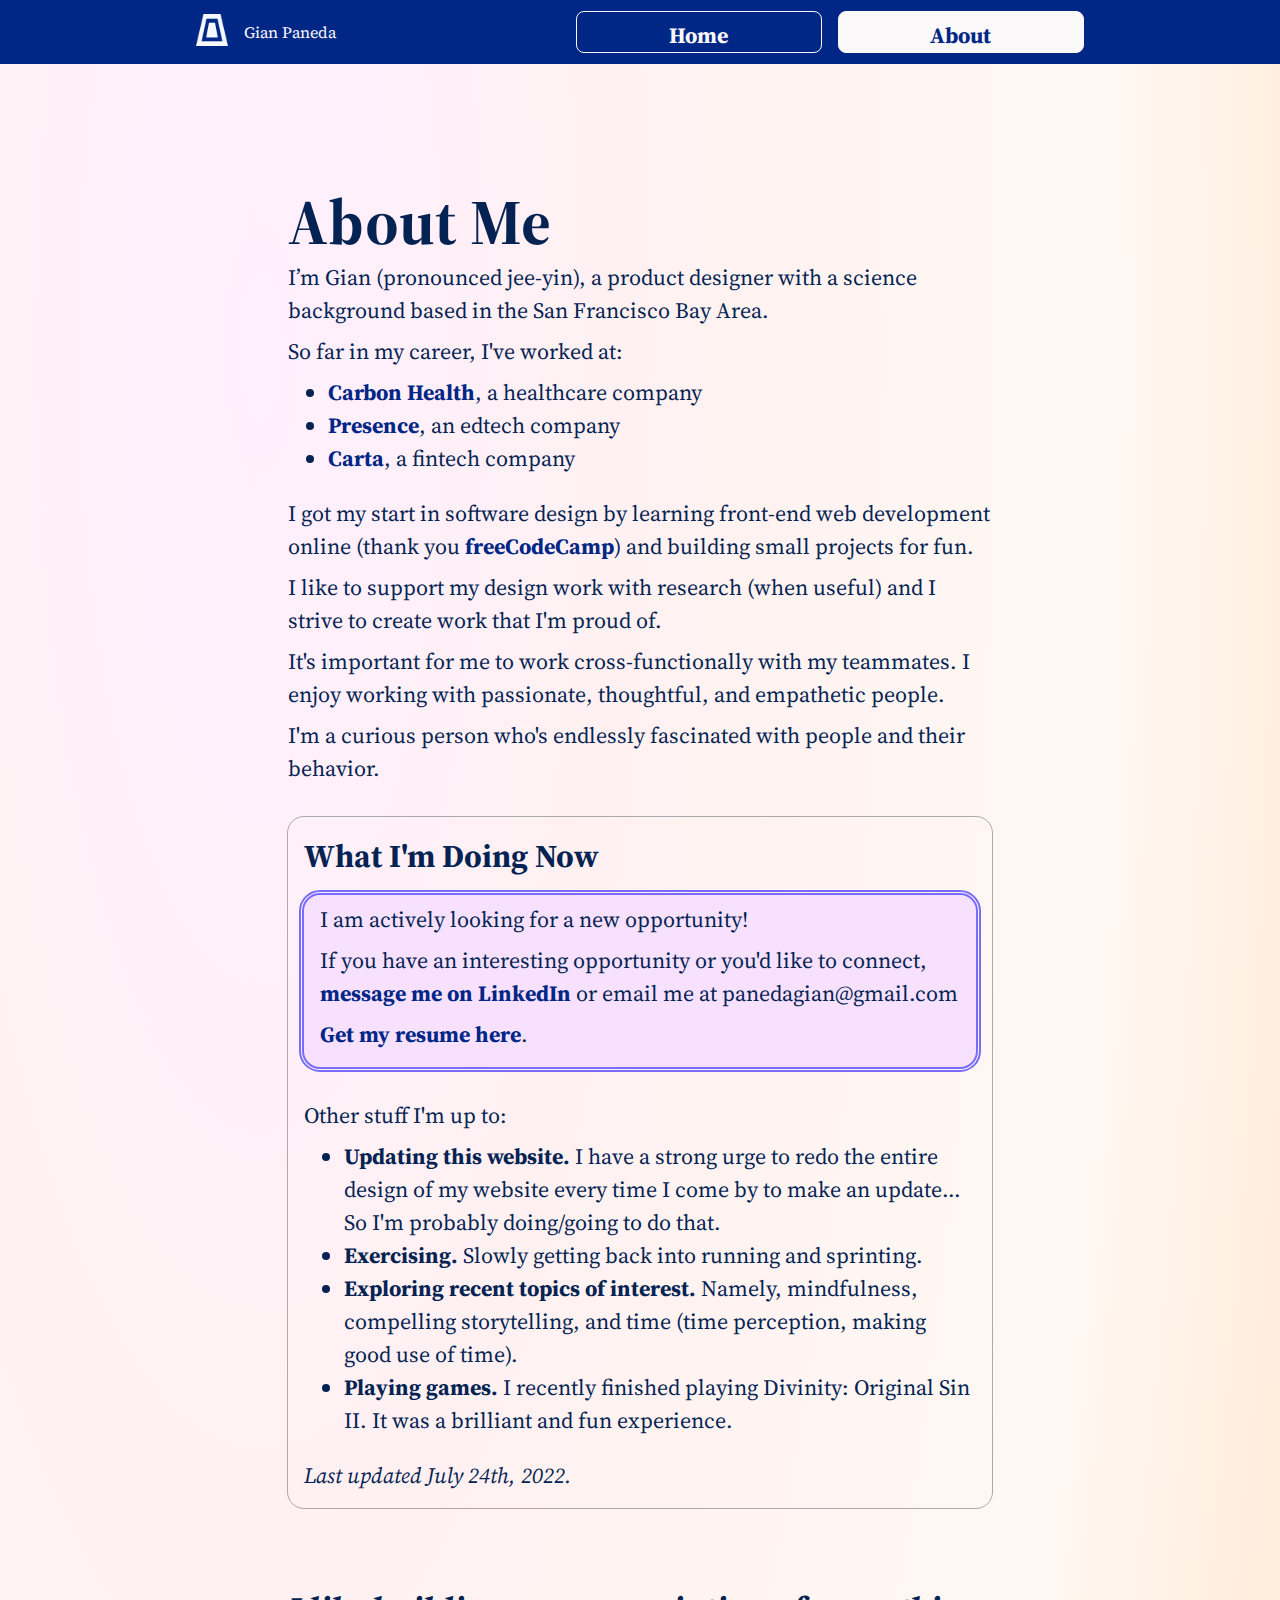
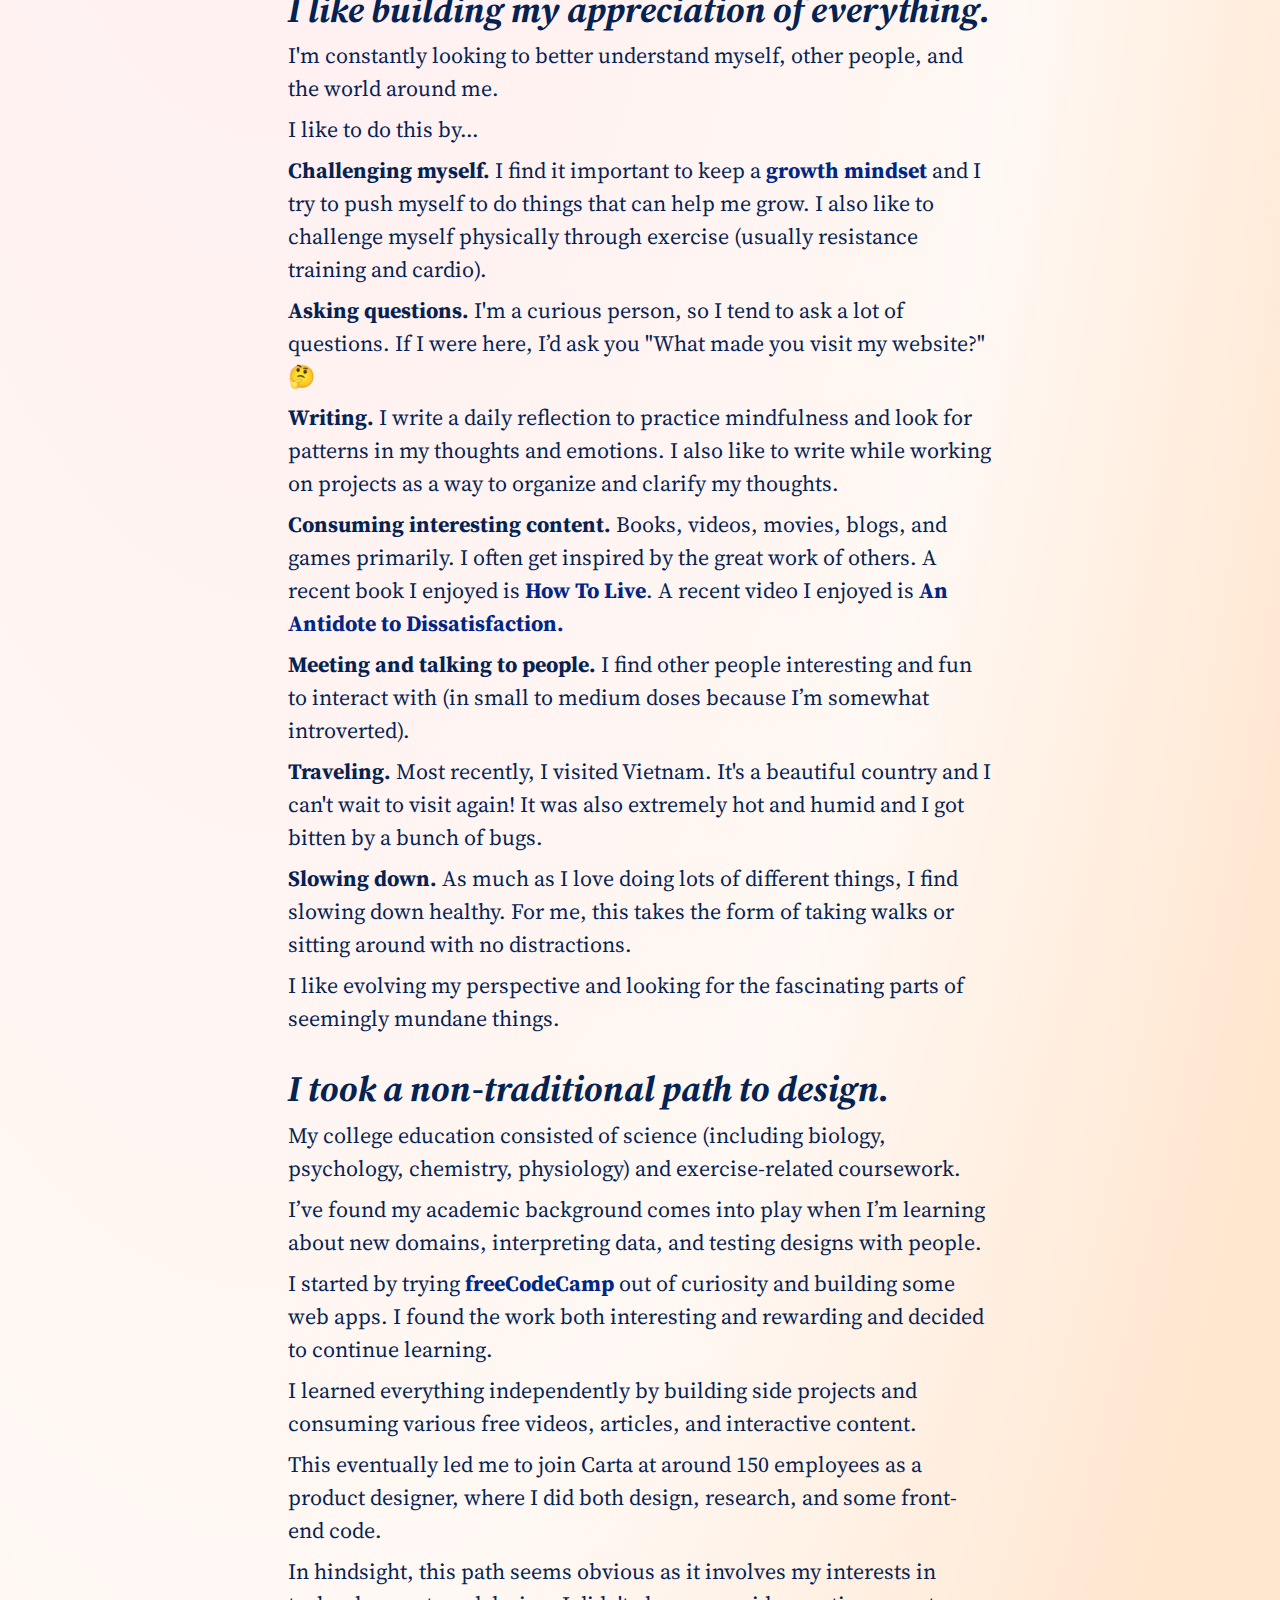
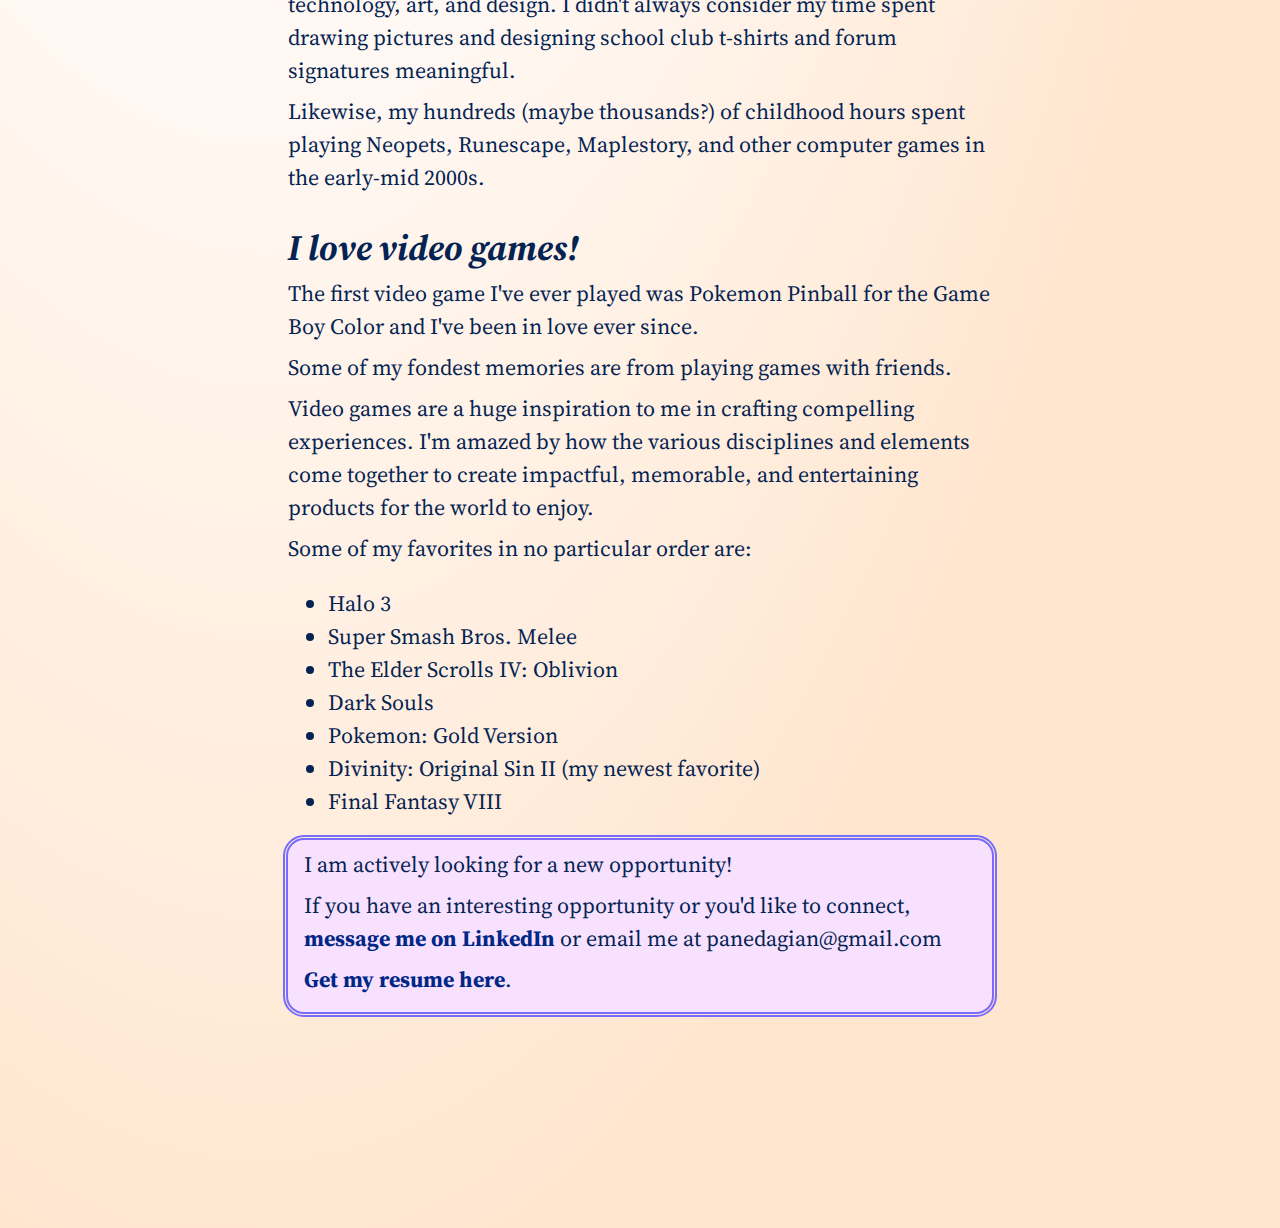
==== commit 348eb75d: "Update about.html" ====
--- a/about.html
+++ b/about.html
@@ -82,7 +82,7 @@
 			I like to do this by...
 		</p>
 		<p>
-			<b>Challenging myself.</b> I find it important to keep a <a href="https://en.wikipedia.org/wiki/Mindset#Fixed_and_growth_mindset">growth mindset</a> and I try to push myself to do things that can help me grow. I also like to challenge myself physically through exercise (usually resistance training and cardio). </a>.
+			<b>Challenging myself.</b> I find it important to keep a <a href="https://en.wikipedia.org/wiki/Mindset#Fixed_and_growth_mindset">growth mindset</a> and I try to push myself to do things that can help me grow. I also like to challenge myself physically through exercise (usually resistance training and cardio).
 		</p>
 		<p>
 			<b>Asking questions.</b> I'm a curious person, so I tend to ask a lot of questions. If I were here, I’d ask you "What made you visit my website?" 🤔
--- a/css/styles.css
+++ b/css/styles.css
@@ -142,11 +142,12 @@
     height: 40px;
     width: 33%;
     max-width: 304px;
+    border-radius: 8px;
     border: 1px solid #FAF8F8;
     transition: all 0.2s ease;
     min-width: 80px; }
   .navigation-links li:hover {
-    border-radius: 8px; }
+    border-radius: 16px; }
   .navigation-links a:link {
     font-size: 22px;
     text-decoration: none;
@@ -202,19 +203,24 @@
   background-color: #FAF8F8;
   box-shadow: 0 3px 6px rgba(0, 0, 0, 0.16), 0 3px 6px rgba(0, 0, 0, 0.23);
   margin: 8px 8px 32px 8px;
-  padding: 24px; }
+  padding: 24px;
+  border-radius: 16px; }
   .project-card img {
     margin-bottom: 8px;
     max-width: 800px;
-    width: 100%; }
+    width: 100%;
+    border-radius: 8px; }
+  .project-card img:hover {
+    border-radius: 16px; }
   .project-card p {
     padding: 0; }
   .project-card:hover {
-    border-radius: 8px;
+    border-radius: 16px;
     /*box-shadow: 1px 2px 32px 4px rgba(203,0,199,0.75);
     -webkit-box-shadow: 1px 2px 32px 4px rgba(203,0,199,0.75);
     -moz-box-shadow: 1px 2px 32px 4px rgba(203,0,199,0.75);*/
-    box-shadow: 0px 4px 4px rgba(19, 99, 157, 0.25), 0px 2px 1px rgba(43, 204, 255, 0.12), 0px 1px 1px rgba(0, 255, 163, 0.14), 0px 1px 35px rgba(60, 255, 185, 0.64); }
+    box-shadow: 0px 12px 50px 2px rgba(0, 215, 255, 0.5);
+    -webkit-box-shadow: 0px 12px 50px 2px rgba(0, 215, 255, 0.5); }
     .project-card:hover .primary-button, .project-card:hover img {
       border-radius: 8px; }
 
@@ -232,9 +238,10 @@
   color: #FAF8F8 !important;
   background: radial-gradient(73.26% 104.41% at 50% 50%, #2D4C9A 7.81%, #294A68 45.31%, #042352 100%, #1342B9 100%);
   padding: 16px;
+  border-radius: 8px;
   width: max-content; }
   .primary-button:hover {
-    border-radius: 8px; }
+    border-radius: 16px; }
 
 .password-field {
   height: 32px;
@@ -252,9 +259,10 @@
   background: radial-gradient(73.26% 104.41% at 50% 50%, #2D4C9A 7.81%, #294A68 45.31%, #042352 100%, #1342B9 100%);
   padding: 8px 16px 8px 16px;
   border: 0;
+  border-radius: 8px;
   width: max-content; }
   .alt-primary-button:hover {
-    border-radius: 8px;
+    border-radius: 16px;
     cursor: pointer; }
 
 /*
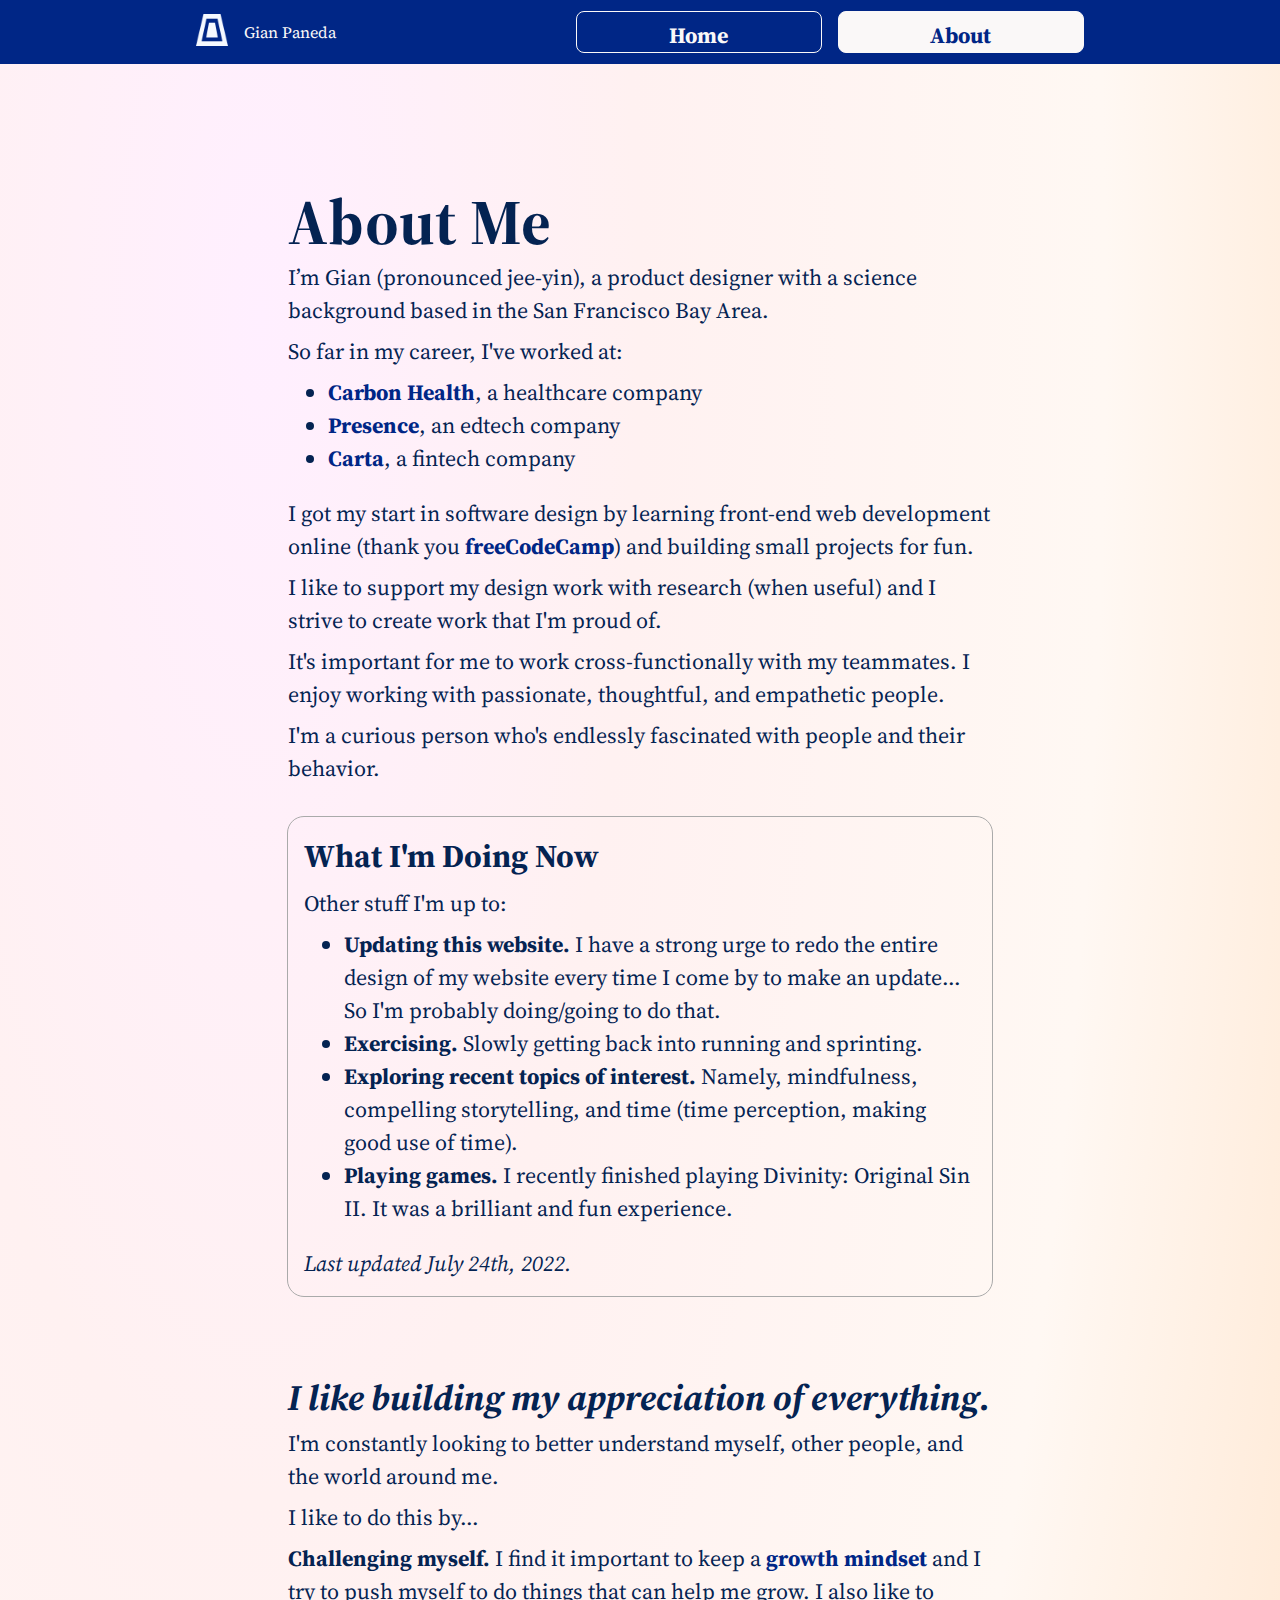
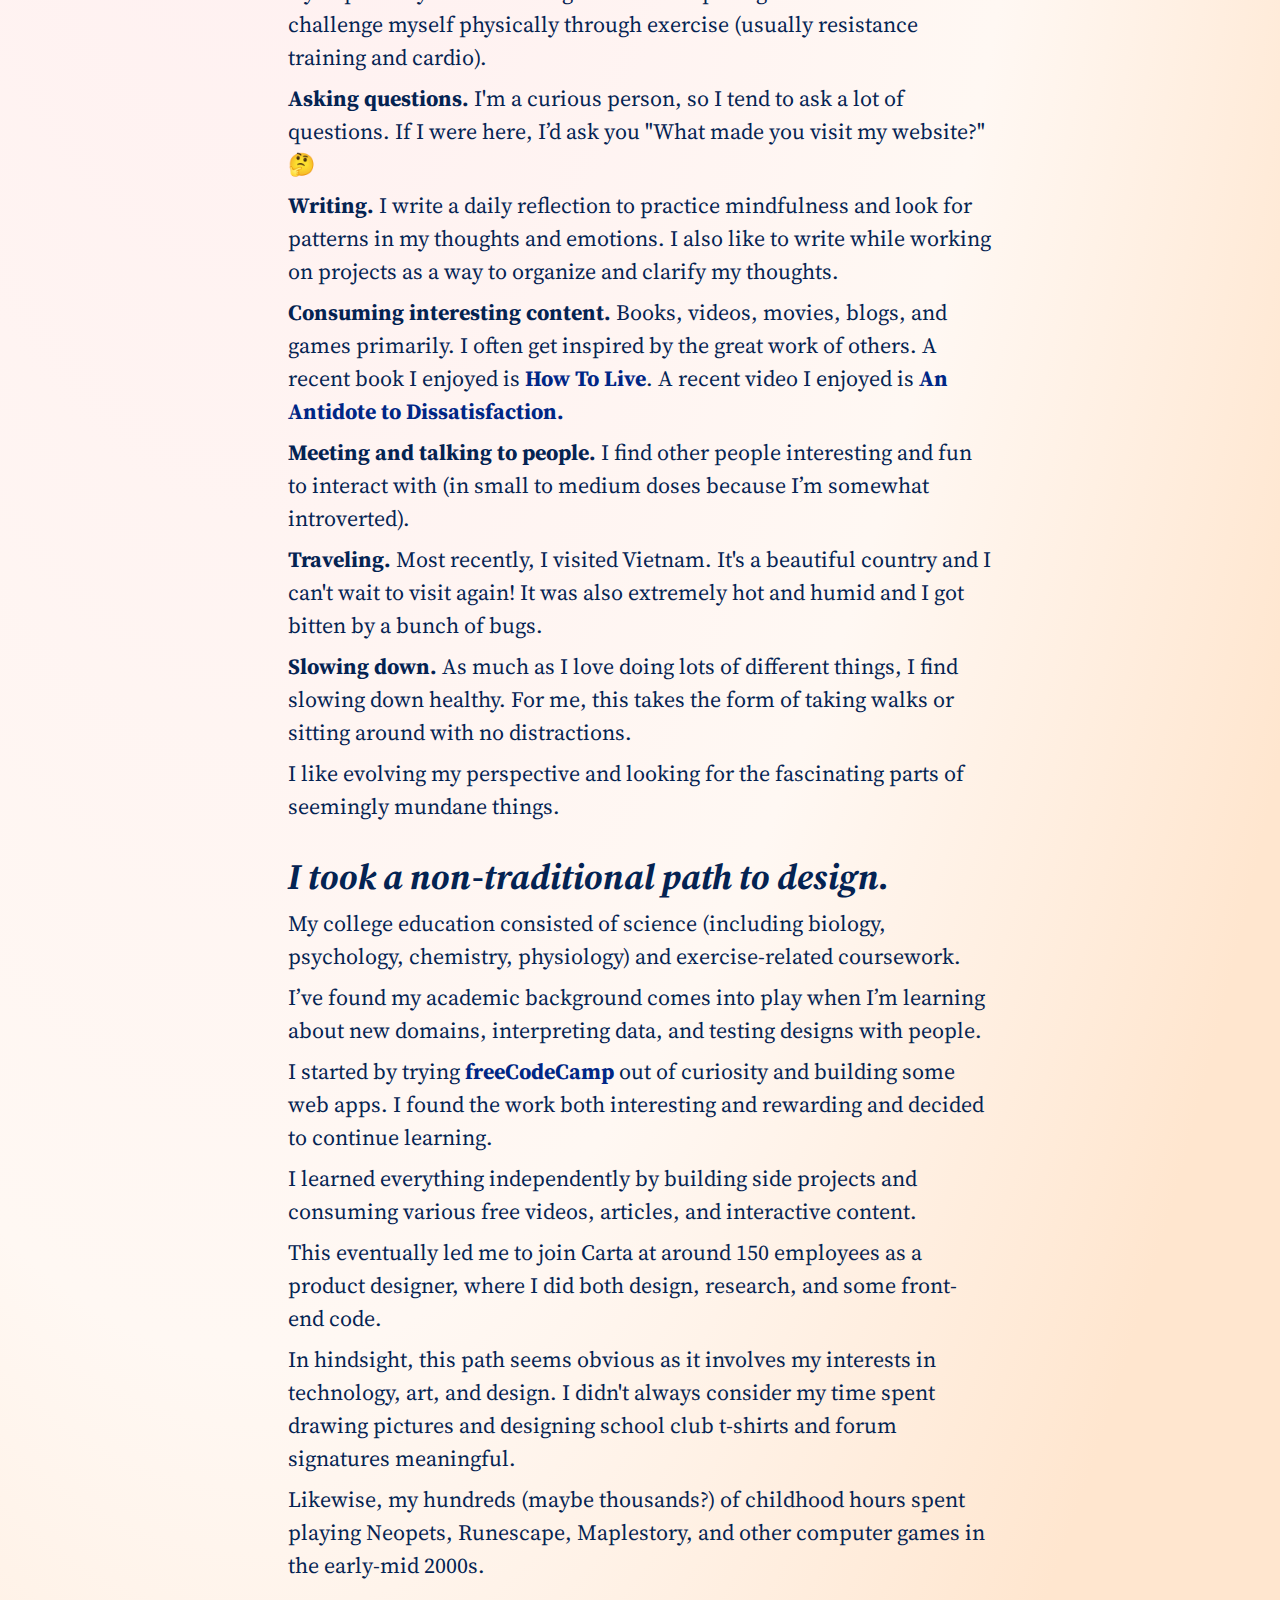
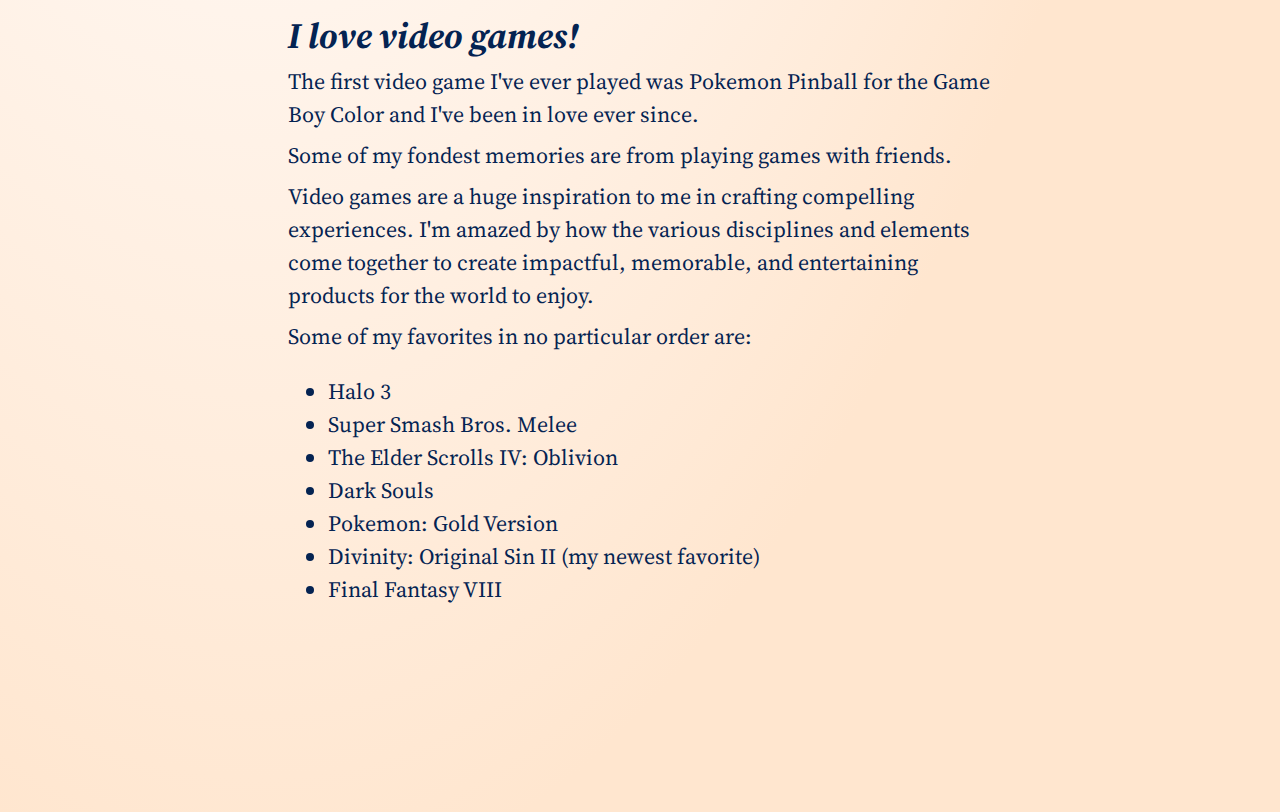
==== commit eeadbbca: "Update about.html" ====
--- a/about.html
+++ b/about.html
@@ -54,13 +54,6 @@
 			</div>
 			<div class="callout-box">
 				<h4 class="font-serif medium-margin-bottom">What I'm Doing Now</h4>
-				<div class="attention-callout large-margin-bottom spacer">
-					<p>I am actively looking for a new opportunity!</p>
-					<p>If you have an interesting opportunity or you'd like to connect, <a href="https://www.linkedin.com/in/gianpaneda/" target="_blank">message me on LinkedIn</a> or email me at panedagian@gmail.com</p>
-					<p>
-						<a href="https://docs.google.com/document/d/1zE9jwqzhyu-PIvRkU4uxCExN5Jv-vr0GJGPdGCpW7mI/edit?usp=sharing" target="_blank">Get my resume here</a>.
-					</p>
-				</div>
 				<div>
 					<p class="small-margin-bottom">Other stuff I'm up to:</p>
 					<ul class="no-margin-top">
@@ -132,13 +125,6 @@
 				<li>Divinity: Original Sin II (my newest favorite)</li>
 				<li>Final Fantasy VIII</li>
 			</ul>
-			<div class="attention-callout large-margin-bottom spacer">
-				<p>I am actively looking for a new opportunity!</p>
-				<p>If you have an interesting opportunity or you'd like to connect, <a href="https://www.linkedin.com/in/gianpaneda/" target="_blank">message me on LinkedIn</a> or email me at panedagian@gmail.com</p>
-				<p>
-					<a href="https://docs.google.com/document/d/1zE9jwqzhyu-PIvRkU4uxCExN5Jv-vr0GJGPdGCpW7mI/edit?usp=sharing" target="_blank">Get my resume here</a>.
-				</p>
-			</div>
 	</div>
 </body>
 
